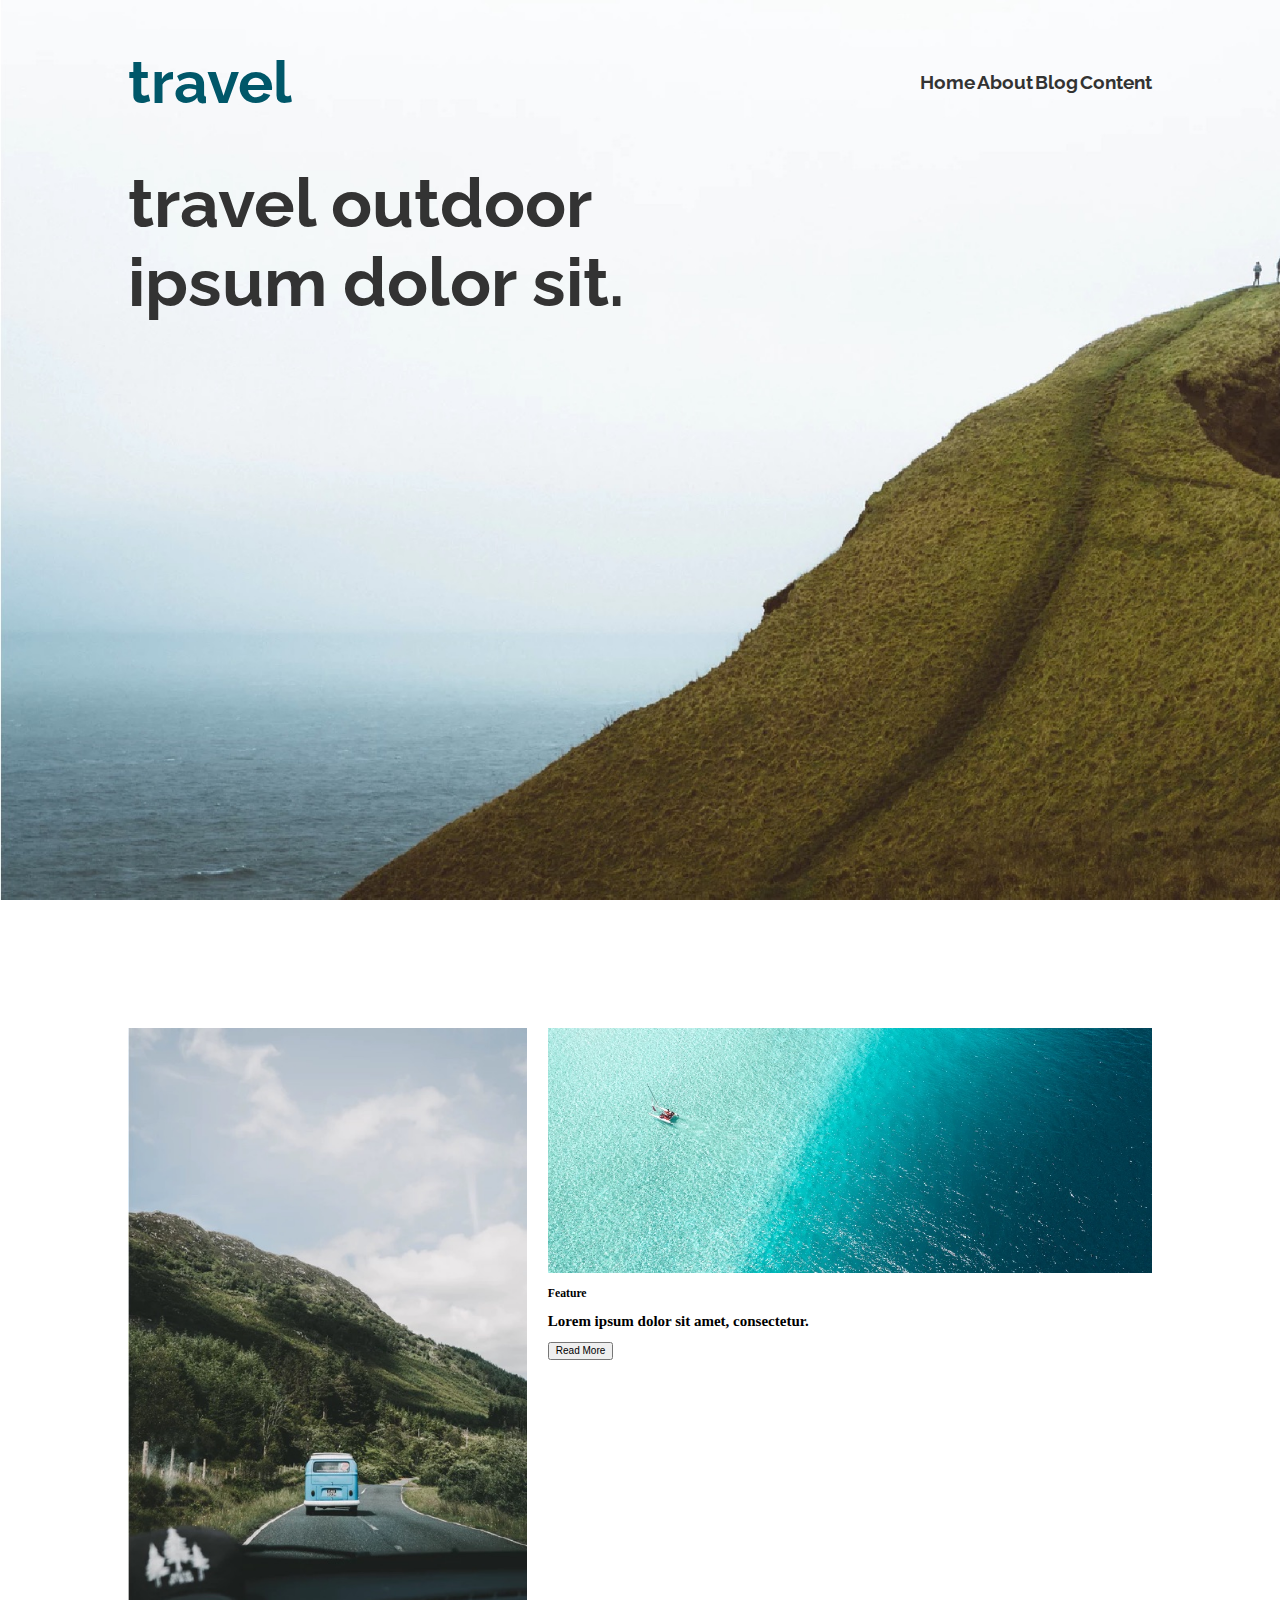
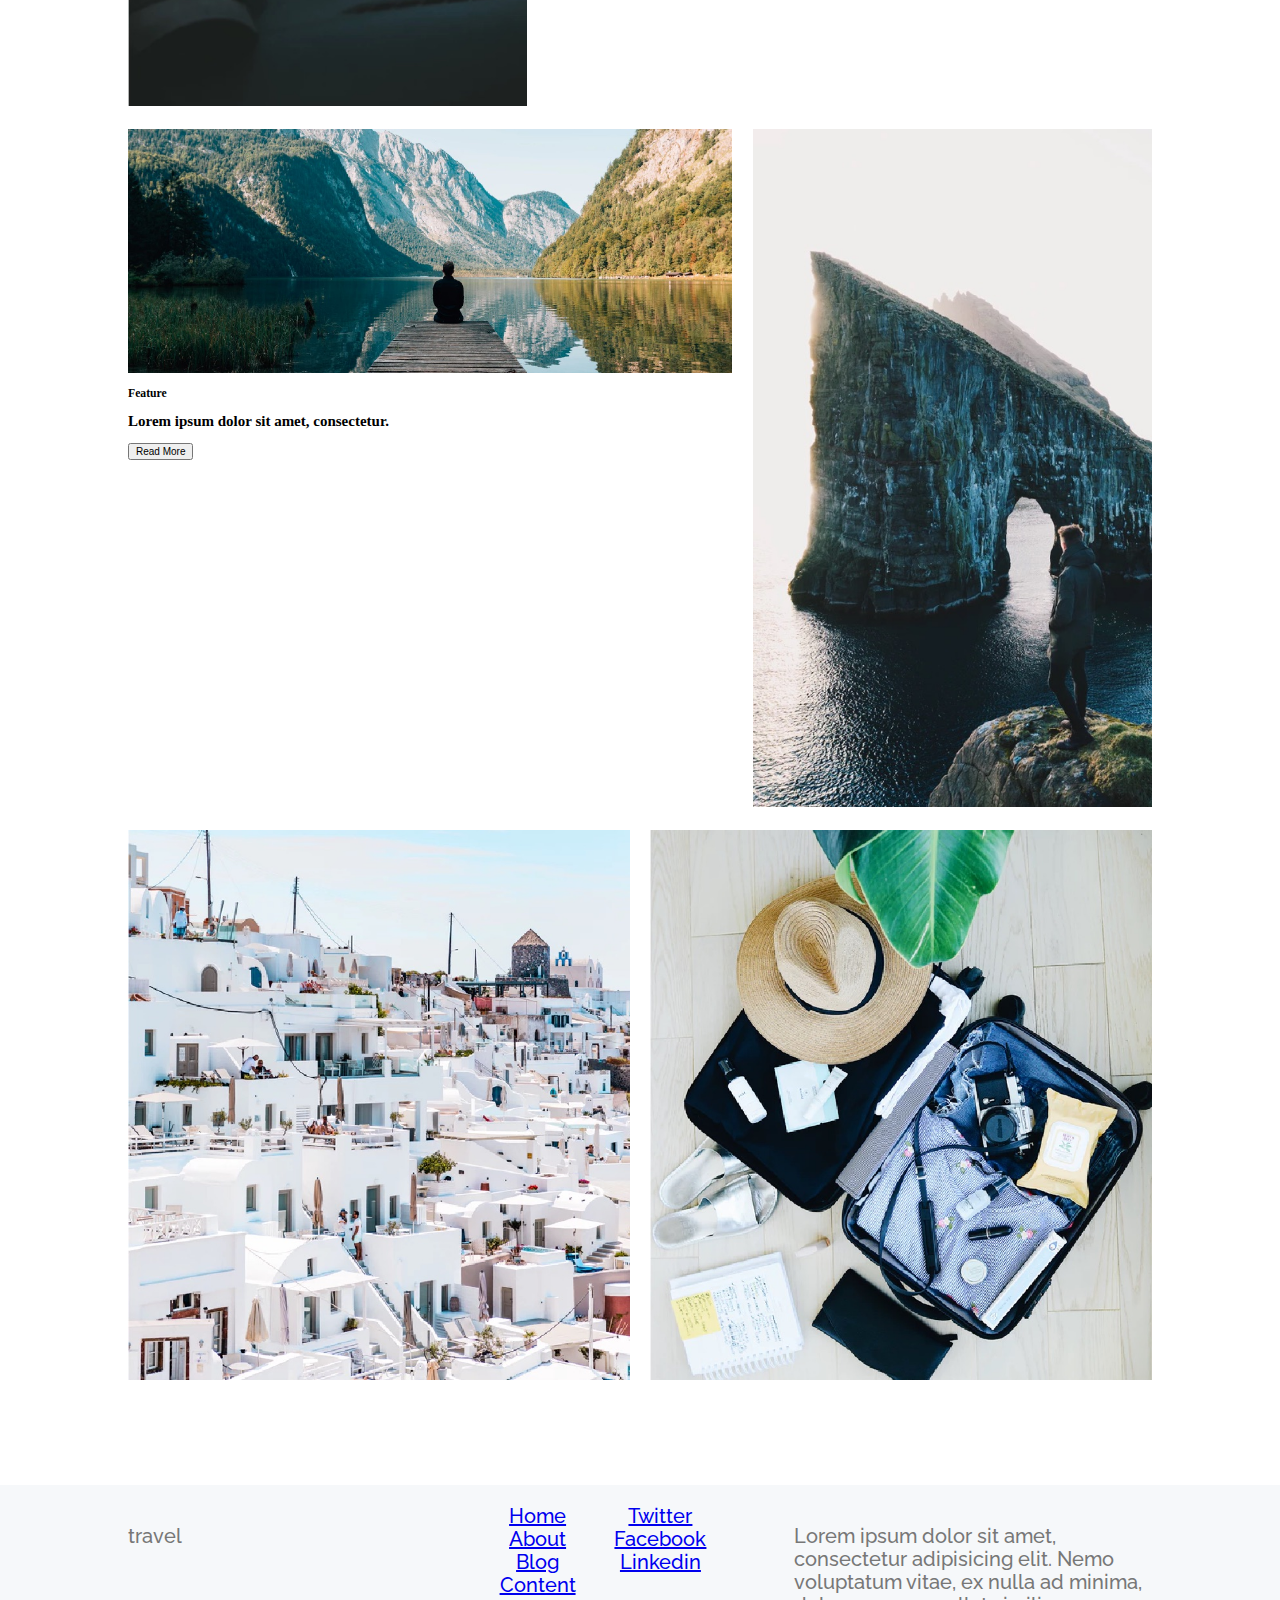
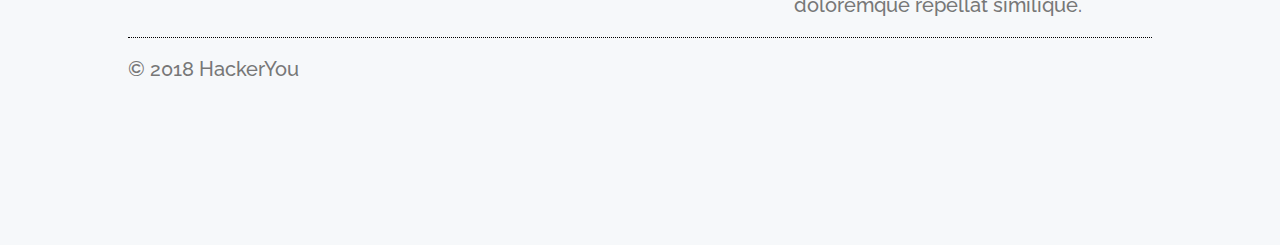
==== index.html @ 5014443c "Level 1 work in progress" ====
<!DOCTYPE html>
<html lang="en">
	<head>
		<meta charset="UTF-8">
		<title>Document</title>
		<link rel="stylesheet" type="text/css" href="./style.css">
		<link href="https://fonts.googleapis.com/css?family=Raleway:500,700" rel="stylesheet">
	</head>

	<body> 
		<header> <!-- edit to have wrapper as a class to add to multiple sections, not an actual section wrapper -->
		<div class="wrapper clearfix">
			<div class="LOGO fw-700 fl-left">
				<h2>travel</h2>
			</div>
			<nav class="fw-700 fl-right">
				<a href="#home">Home</a>
				<a href="#home">About</a>
				<a href="#home">Blog</a>
				<a href="#home">Content</a>
			</nav>
			<h1 class="fw-700">travel outdoor ipsum dolor sit.</h1>
			</div>
		</header>
		
		<main class="wrapper clearfix">
			
			<section class="gallery clearfix">
				<div class="small-pic fl-left">
					<img src="./assets/image-1.jpeg" alt="">
				</div>
				<div class="big-pic fl-left">
					<div class="top">
						<img src="./assets/image-2.jpeg" alt="">					
					</div>
					<div class="bottom">
						<h3>Feature</h3>
						<h2>Lorem ipsum dolor sit amet, consectetur.</h2>
						<button>Read More</button>
					</div>
				</div>				
			</section>

			<section class="gallery clearfix cb">
				<div class="big-pic fl-left">
					<div class="top">
					<img src="./assets/image-3.jpeg" alt="">
					</div>
					<div class="bottom">
						<h3>Feature</h3>
						<h2>Lorem ipsum dolor sit amet, consectetur.</h2>
						<button>Read More</button>
					</div>

				</div>
				<div class="small-pic fl-right">
					<img src="./assets/image-4.jpeg" alt="">											
					</div>
					
				</div>				
			</section>
			
			<section class="gallery clearfix cb">
				<div class="half fl-left">
					<img src="./assets/image-5.jpeg" alt="">
				</div>
				<div class="half fl-right">
					<img src="./assets/image-6.jpeg" alt="">
				</div>
			</section>

		</main>

		<footer class="fw-500 cb">
			<div class="wrapper">
			<div class="top clearfix">	
			<section class="footer-title fl-left">
								<p>travel</p>
			</section>
			<section class="footer-nav fl-left">
				<a href="#home">Home</a>
				<a href="#home">About</a>
				<a href="#home">Blog</a>
				<a href="#home">Content</a>
			</section>
			<section class="footer-social fl-left">
				<a href="#twitter">Twitter</a>
				<a href="#facebook">Facebook</a>
				<a href="#linkedin">Linkedin</a>
			</section>
			<section class="footer-lorem fl-left">
				<p>Lorem ipsum dolor sit amet, consectetur adipisicing elit. Nemo voluptatum vitae, ex nulla ad minima, doloremque repellat similique.</p>
			</section>
			</div>
			<div class="copyright">
				<p>&copy 2018 HackerYou</p>
			</div>
		</div>
		</footer>
	</body>
</html>
---- style.css ----
html{line-height:1.15;-ms-text-size-adjust:100%;-webkit-text-size-adjust:100%}body{margin:0}article,aside,footer,header,nav,section{display:block}h1{font-size:2em;margin:.67em 0}figcaption,figure,main{display:block}figure{margin:1em 40px}hr{box-sizing:content-box;height:0;overflow:visible}pre{font-family:monospace,monospace;font-size:1em}a{background-color:transparent;-webkit-text-decoration-skip:objects}abbr[title]{border-bottom:none;text-decoration:underline;text-decoration:underline dotted}b,strong{font-weight:inherit}b,strong{font-weight:bolder}code,kbd,samp{font-family:monospace,monospace;font-size:1em}dfn{font-style:italic}mark{background-color:#ff0;color:#000}small{font-size:80%}sub,sup{font-size:75%;line-height:0;position:relative;vertical-align:baseline}sub{bottom:-.25em}sup{top:-.5em}audio,video{display:inline-block}audio:not([controls]){display:none;height:0}img{border-style:none}svg:not(:root){overflow:hidden}button,input,optgroup,select,textarea{font-family:sans-serif;font-size:100%;line-height:1.15;margin:0}button,input{overflow:visible}button,select{text-transform:none}button,html [type=button],[type=reset],[type=submit]{-webkit-appearance:button}button::-moz-focus-inner,[type=button]::-moz-focus-inner,[type=reset]::-moz-focus-inner,[type=submit]::-moz-focus-inner{border-style:none;padding:0}button:-moz-focusring,[type=button]:-moz-focusring,[type=reset]:-moz-focusring,[type=submit]:-moz-focusring{outline:1px dotted ButtonText}fieldset{padding:.35em .75em .625em}legend{box-sizing:border-box;color:inherit;display:table;max-width:100%;padding:0;white-space:normal}progress{display:inline-block;vertical-align:baseline}textarea{overflow:auto}[type=checkbox],[type=radio]{box-sizing:border-box;padding:0}[type=number]::-webkit-inner-spin-button,[type=number]::-webkit-outer-spin-button{height:auto}[type=search]{-webkit-appearance:textfield;outline-offset:-2px}[type=search]::-webkit-search-cancel-button,[type=search]::-webkit-search-decoration{-webkit-appearance:none}::-webkit-file-upload-button{-webkit-appearance:button;font:inherit}details,menu{display:block}summary{display:list-item}canvas{display:inline-block}template{display:none}[hidden]{display:none}

.clearfix:after {visibility: hidden; display: block; font-size: 0; content: " "; clear: both; height: 0; }

* { -moz-box-sizing: border-box; -webkit-box-sizing: border-box; box-sizing: border-box; }


/*, sans-serif;*/

/*
STYLE GUIDE
LOGO h2 / 38px / Raleway / 700 / dark blue
HEADINGS h1 / 68px / Raleway / 700 / dark grey
HEADINGS h2 / 39px / Raleway / 700 / dark grey
HEADINGS h3 / 22px / Raleway / text transform / medium grey
PARAGRAPHS footer p / 20px / Raleway / 500 / medium grey
PARAGRAPHS copyright p / 20px / Raleway / 500 / medium grey
LINKS a / 19px / Raleway / 700 / dark grey
BUTTONS a / 19px / Raleway / 700 / dark grey
COLOURS
Dark Blue #005769
Light Blue #16D6D1
Dark Grey #333333
Medium Grey #777777
Light Grey #F6F8FA
*/

body {
	font-size: 62.5%;
}


header {
	background: url('./assets/image-main.jpeg');
	height: 100vh;
	background-size: cover;
	margin-bottom: 10%;
}

.fw-700 {
	font-family: 'Raleway', sans-serif;
	font-weight: 700;
}

.fw-500 {
	font-family: 'Raleway', sans-serif;
	font-weight: 500;
}

.fl-left {
	float: left;
}

.fl-right {
	float: right;
}

.wrapper {
	width: 80%;
	margin: 0 auto;
}

.LOGO{
	font-size: 3.9em;
	color: #005769;
}

nav {
	margin-top: 7%;
}

nav a {
	font-size: 1.9em;
	color: #333333;
	text-decoration: none;
}

h1 {
	font-size: 6.8em;
	width: 60%;
	color: #333333;
	clear: both;
}

img {
	width: 100%;
}

 .small-pic.fl-left{
	margin-right: 2%;
}

.big-pic .fl-left {
	margin-right: 2%;
}

.cb {
	clear:both;
}

.small-pic {
width: 39%;

}

.big-pic {
	width: 59%;
}

.gallery {
	margin-bottom: 2%;
}

.half {
	width: 49%;
}

.half.fl-left {
		margin-right: 2%;
}

.gallery:nth-child(3) {
	margin-bottom: 10%;
}

footer {
	background: #F6F8FA;
	width: 100%;
	height: 40vh;
	font-size: 2em;
	color: #777777;
}

.footer-title {
	margin-top: 2%;
	width: 35%;
}

.footer-nav {
	margin-top: 2%;
	width: 10%;
	text-align: center;
	margin-right: 2%;
}

.footer-social {
	margin-top: 2%;
	width: 10%;
	text-align: center;
	margin-right: 8%

}

.footer-lorem {
	margin-top: 2%;
	width: 35%;
}

footer .top {
	border-bottom: 1px dotted black;
}
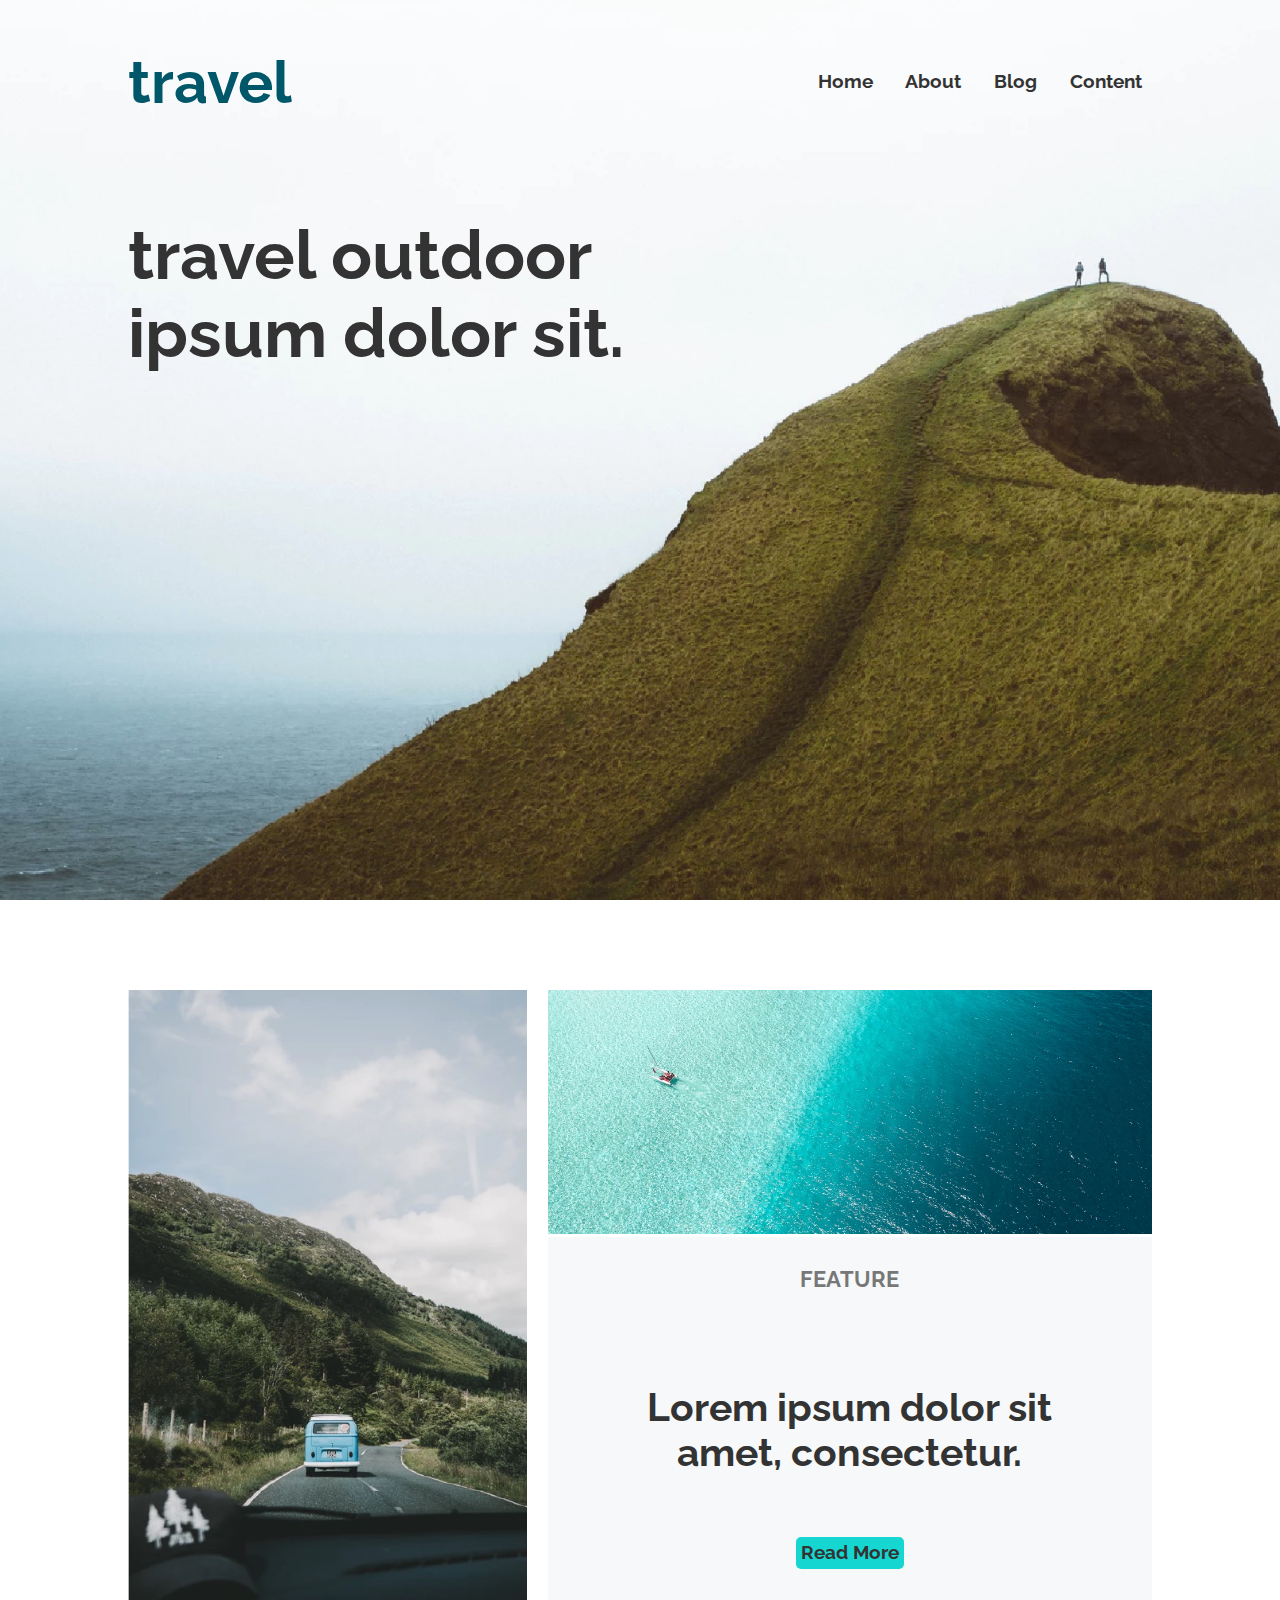
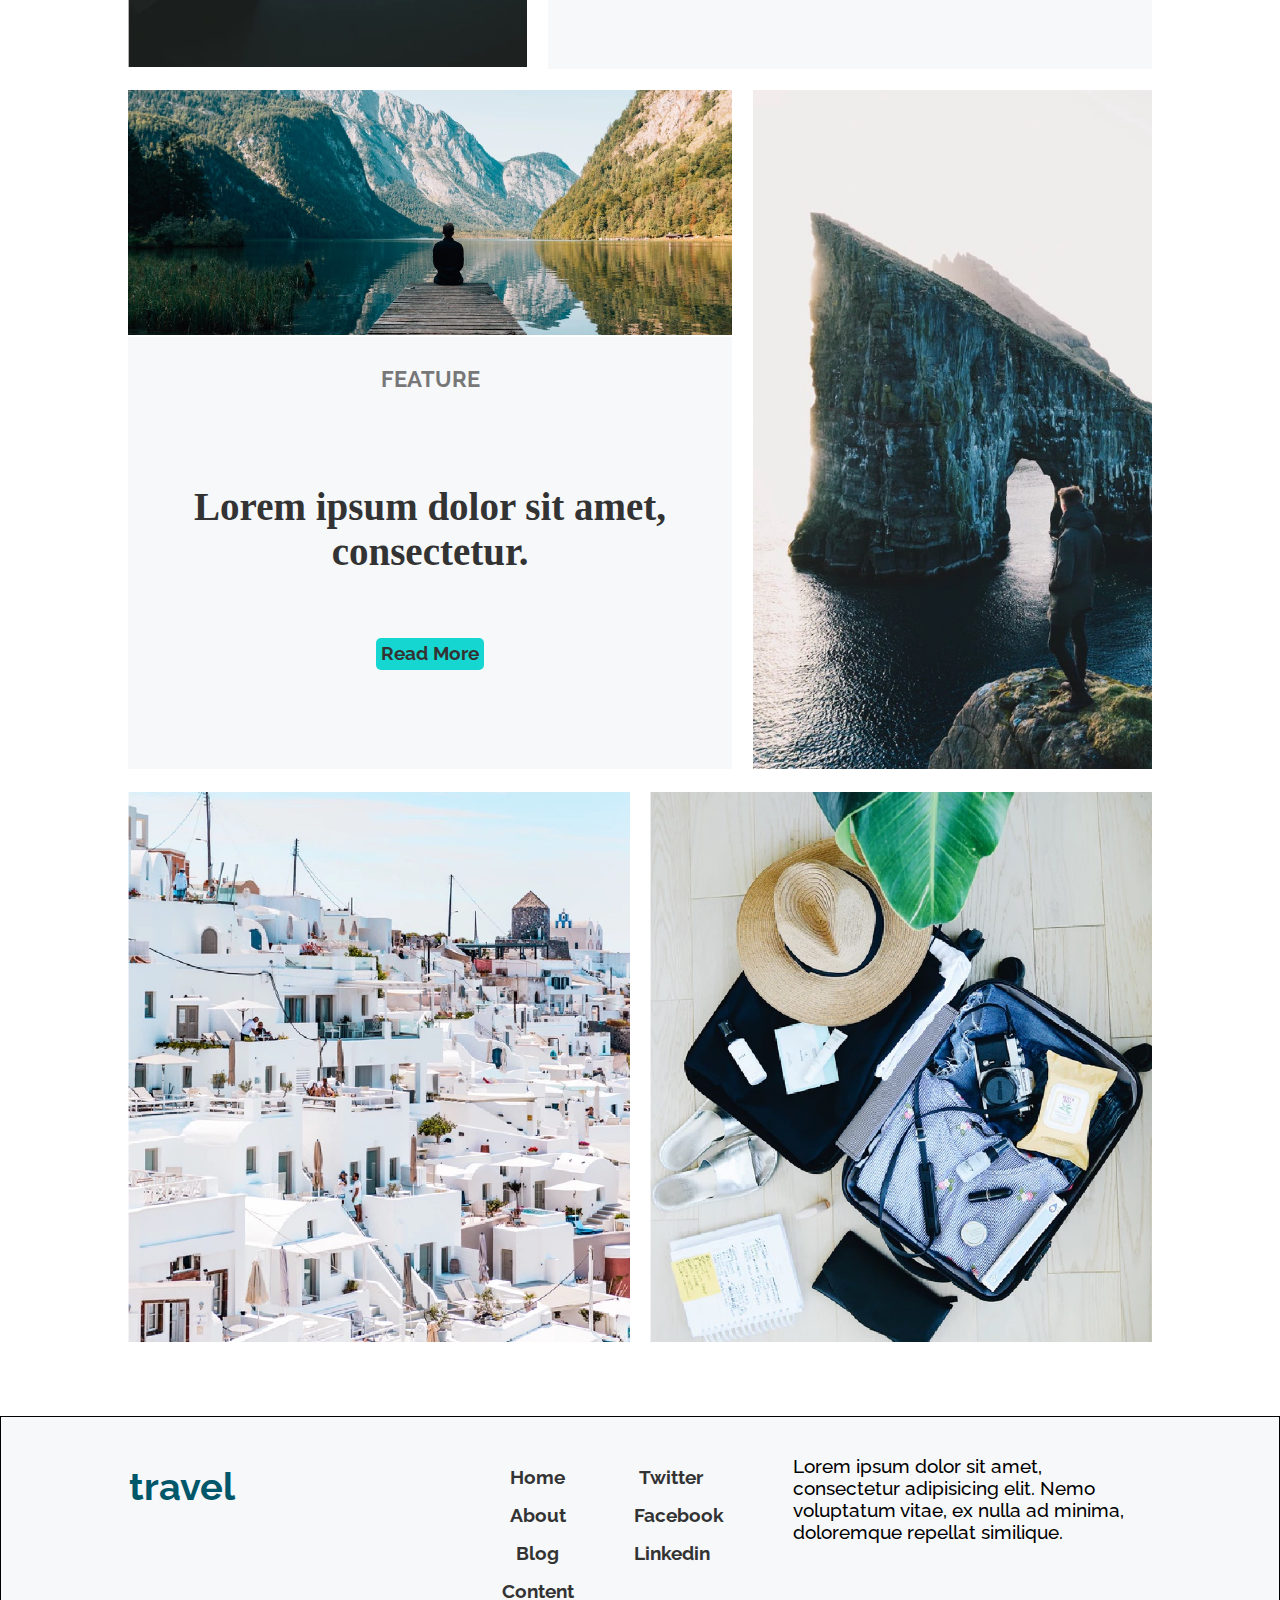
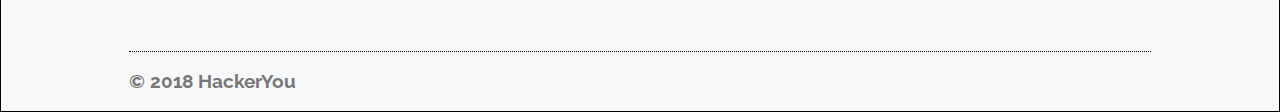
==== commit 29399664: "Level 1 hack" ====
--- a/index.html
+++ b/index.html
@@ -25,42 +25,39 @@
 		
 		<main class="wrapper clearfix">
 			
-			<section class="gallery clearfix">
+			<section class="gallery clearfix"> <!-- first section of the gallery -->
 				<div class="small-pic fl-left">
 					<img src="./assets/image-1.jpeg" alt="">
 				</div>
-				<div class="big-pic fl-left">
-					<div class="top">
+				<div class="big-pic fl-left">	<!-- div split horizontally in two -->
+					<div class="top">		
 						<img src="./assets/image-2.jpeg" alt="">					
 					</div>
 					<div class="bottom">
 						<h3>Feature</h3>
-						<h2>Lorem ipsum dolor sit amet, consectetur.</h2>
-						<button>Read More</button>
+						<h2 class="fw-700">Lorem ipsum dolor sit amet, consectetur.</h2>
+						<button><a href="#readmore" class="fw-700">Read More</a></button>
 					</div>
 				</div>				
 			</section>
 
-			<section class="gallery clearfix cb">
+			<section class="gallery clearfix cb"> <!-- second section of the gallery -->
 				<div class="big-pic fl-left">
-					<div class="top">
+					<div class="top">	<!-- div split horizontally in two -->
 					<img src="./assets/image-3.jpeg" alt="">
 					</div>
 					<div class="bottom">
 						<h3>Feature</h3>
 						<h2>Lorem ipsum dolor sit amet, consectetur.</h2>
-						<button>Read More</button>
+						<button><a href="#readmore" class="fw-700">Read More</a></button>
 					</div>
-
 				</div>
 				<div class="small-pic fl-right">
 					<img src="./assets/image-4.jpeg" alt="">											
-					</div>
-					
 				</div>				
 			</section>
 			
-			<section class="gallery clearfix cb">
+			<section class="gallery clearfix cb"> <!-- third section of the gallery -->
 				<div class="half fl-left">
 					<img src="./assets/image-5.jpeg" alt="">
 				</div>
@@ -71,28 +68,34 @@
 
 		</main>
 
-		<footer class="fw-500 cb">
+		<footer class="fw-700 cb">
 			<div class="wrapper">
-			<div class="top clearfix">	
-			<section class="footer-title fl-left">
-								<p>travel</p>
-			</section>
-			<section class="footer-nav fl-left">
-				<a href="#home">Home</a>
-				<a href="#home">About</a>
-				<a href="#home">Blog</a>
-				<a href="#home">Content</a>
-			</section>
-			<section class="footer-social fl-left">
-				<a href="#twitter">Twitter</a>
-				<a href="#facebook">Facebook</a>
-				<a href="#linkedin">Linkedin</a>
-			</section>
-			<section class="footer-lorem fl-left">
-				<p>Lorem ipsum dolor sit amet, consectetur adipisicing elit. Nemo voluptatum vitae, ex nulla ad minima, doloremque repellat similique.</p>
-			</section>
-			</div>
-			<div class="copyright">
+			<div class="footer-top clearfix">	<!-- top section of the footer -->
+				
+				<section class="footer-title fl-left">
+					<p>travel</p>
+				</section>
+				
+				<section class="footer-nav fw-700 fl-left">
+					<a href="#home">Home</a>
+					<a href="#home">About</a>
+					<a href="#home">Blog</a>
+					<a href="#home">Content</a>
+				</section>
+				
+				<section class="footer-social fw-700 fl-left">
+					<a href="#twitter">Twitter</a>
+					<a href="#facebook">Facebook</a>
+					<a href="#linkedin">Linkedin</a>
+				</section>
+				
+				<section class="footer-lorem fw-500 fl-left">
+					<p>Lorem ipsum dolor sit amet, consectetur adipisicing elit. Nemo voluptatum vitae, ex nulla ad minima, doloremque repellat similique.</p>
+				</section>
+			
+			</div> <!-- end of top section in the footer -->
+			
+			<div class="copyright"> <!-- bottom section of the footer -->
 				<p>&copy 2018 HackerYou</p>
 			</div>
 		</div>
--- a/style.css
+++ b/style.css
@@ -25,54 +25,76 @@
 Light Grey #F6F8FA
 */
 
+/*********Section 0: Utilities*******/
 body {
 	font-size: 62.5%;
 }
 
+.cb {
+	clear:both;
+}
+
+
+.fw-700 {
+	font-family: 'Raleway', sans-serif;
+	font-weight: 700;
+}
+
+.fw-500 {
+	font-family: 'Raleway', sans-serif;
+	font-weight: 500;
+}
+
+.fl-left {
+	float: left;
+}
+
+.fl-right {
+	float: right;
+}
+
+.wrapper {
+	width: 80%;
+	margin: 0 auto;
+}
+
+
+/*******Section 1: Header*******/
 
 header {
 	background: url('./assets/image-main.jpeg');
 	height: 100vh;
 	background-size: cover;
-	margin-bottom: 10%;
-}
-
-.fw-700 {
-	font-family: 'Raleway', sans-serif;
-	font-weight: 700;
-}
-
-.fw-500 {
-	font-family: 'Raleway', sans-serif;
-	font-weight: 500;
-}
-
-.fl-left {
-	float: left;
-}
-
-.fl-right {
-	float: right;
-}
-
-.wrapper {
-	width: 80%;
-	margin: 0 auto;
-}
-
-.LOGO{
+	background-position: center;
+	margin-bottom: 7%;
+}
+
+.LOGO {
 	font-size: 3.9em;
 	color: #005769;
+	margin-bottom: 5%;
 }
 
 nav {
 	margin-top: 7%;
+	width: 50%;
+	text-align: right;
 }
 
 nav a {
 	font-size: 1.9em;
 	color: #333333;
 	text-decoration: none;
+	padding: 2%;
+}
+
+nav a:not(:last-child){
+	margin-right: 2%;
+}
+	
+nav a:hover {
+	background: #16D6D1;
+	border-radius: 5px;
 }
 
 h1 {
@@ -86,6 +108,13 @@
 	width: 100%;
 }
 
+/*******Section 2: Gallery*******/
+
+.gallery {
+	margin-bottom: 2%;
+
+}
+
  .small-pic.fl-left{
 	margin-right: 2%;
 }
@@ -94,10 +123,6 @@
 	margin-right: 2%;
 }
 
-.cb {
-	clear:both;
-}
-
 .small-pic {
 width: 39%;
 
@@ -107,8 +132,43 @@
 	width: 59%;
 }
 
-.gallery {
-	margin-bottom: 2%;
+.gallery h3 {
+	margin-top: 0;
+	padding-top: 5%;
+	font-size: 2.2em;
+	font-family: 'Raleway', sans-serif;
+	text-transform: uppercase;
+	color: #777777;
+	text-align: center;
+	padding-bottom: 10%;
+}
+
+.gallery h2 {
+	font-size: 3.9em;
+	color: #333333;
+	text-align: center;
+	padding: 0 10% 5%;
+}
+
+.gallery button {
+	display: block;
+	margin: 0 auto;
+	background: #16D6D1;
+	border: none;
+	border-radius: 5px;
+	padding: 5px;
+}
+
+.gallery button a {
+	font-size: 1.9em;
+	text-decoration: none;
+	color: #333;
+
+}
+
+.bottom {
+	background: #F6F8FA; 
+	padding-bottom: 16.5%;
 }
 
 .half {
@@ -120,35 +180,49 @@
 }
 
 .gallery:nth-child(3) {
-	margin-bottom: 10%;
-}
+	margin-bottom: 7%;
+}
+
+/*******Section 3: Footer*******/
 
 footer {
 	background: #F6F8FA;
 	width: 100%;
-	height: 40vh;
+	height: calc(40vh - 10%);
+	font-size: 1.9em;
+	border: 1px solid black;
+	
+}
+
+footer a {
+		text-decoration: none;
+		color: #333333;
+		padding-bottom: 2%;
+		padding: 0 5%;
+		text-align: center;
+		line-height: 2em;
+		font-size: 1em
+}
+
+.footer-title {
+	margin-top: 1%;
+	width: 35%;
+	color: #005769;
 	font-size: 2em;
-	color: #777777;
-}
-
-.footer-title {
-	margin-top: 2%;
-	width: 35%;
 }
 
 .footer-nav {
-	margin-top: 2%;
+	margin-top: 4%;
 	width: 10%;
 	text-align: center;
-	margin-right: 2%;
+	margin-right: 4%;
 }
 
 .footer-social {
-	margin-top: 2%;
-	width: 10%;
-	text-align: center;
-	margin-right: 8%
-
+	margin-top: 4%;
+	width: 8%;
+	text-align: center;
+	margin-right: 8%;
 }
 
 .footer-lorem {
@@ -156,6 +230,13 @@
 	width: 35%;
 }
 
-footer .top {
+.footer-top {
+	padding-bottom: 4%;
 	border-bottom: 1px dotted black;
+	background: ;
+
+}
+
+.copyright {
+	color: #777777;
 }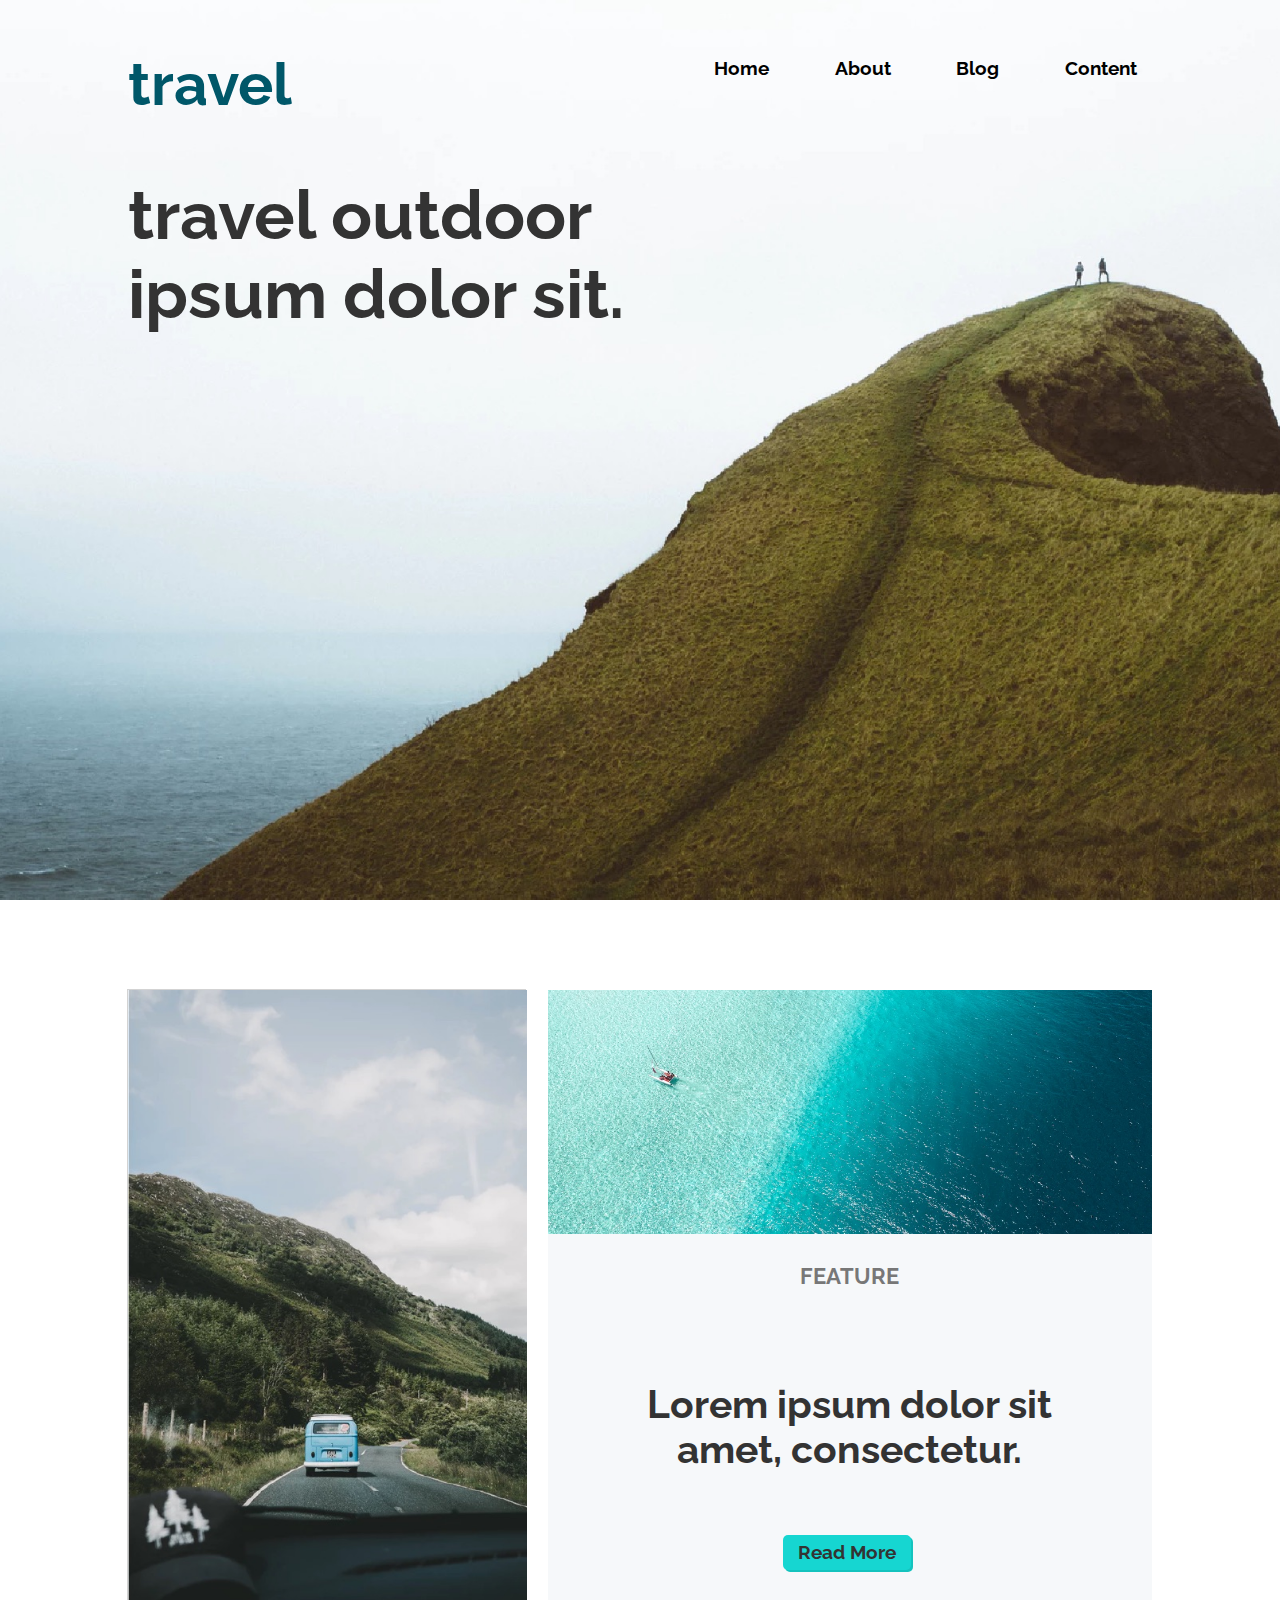
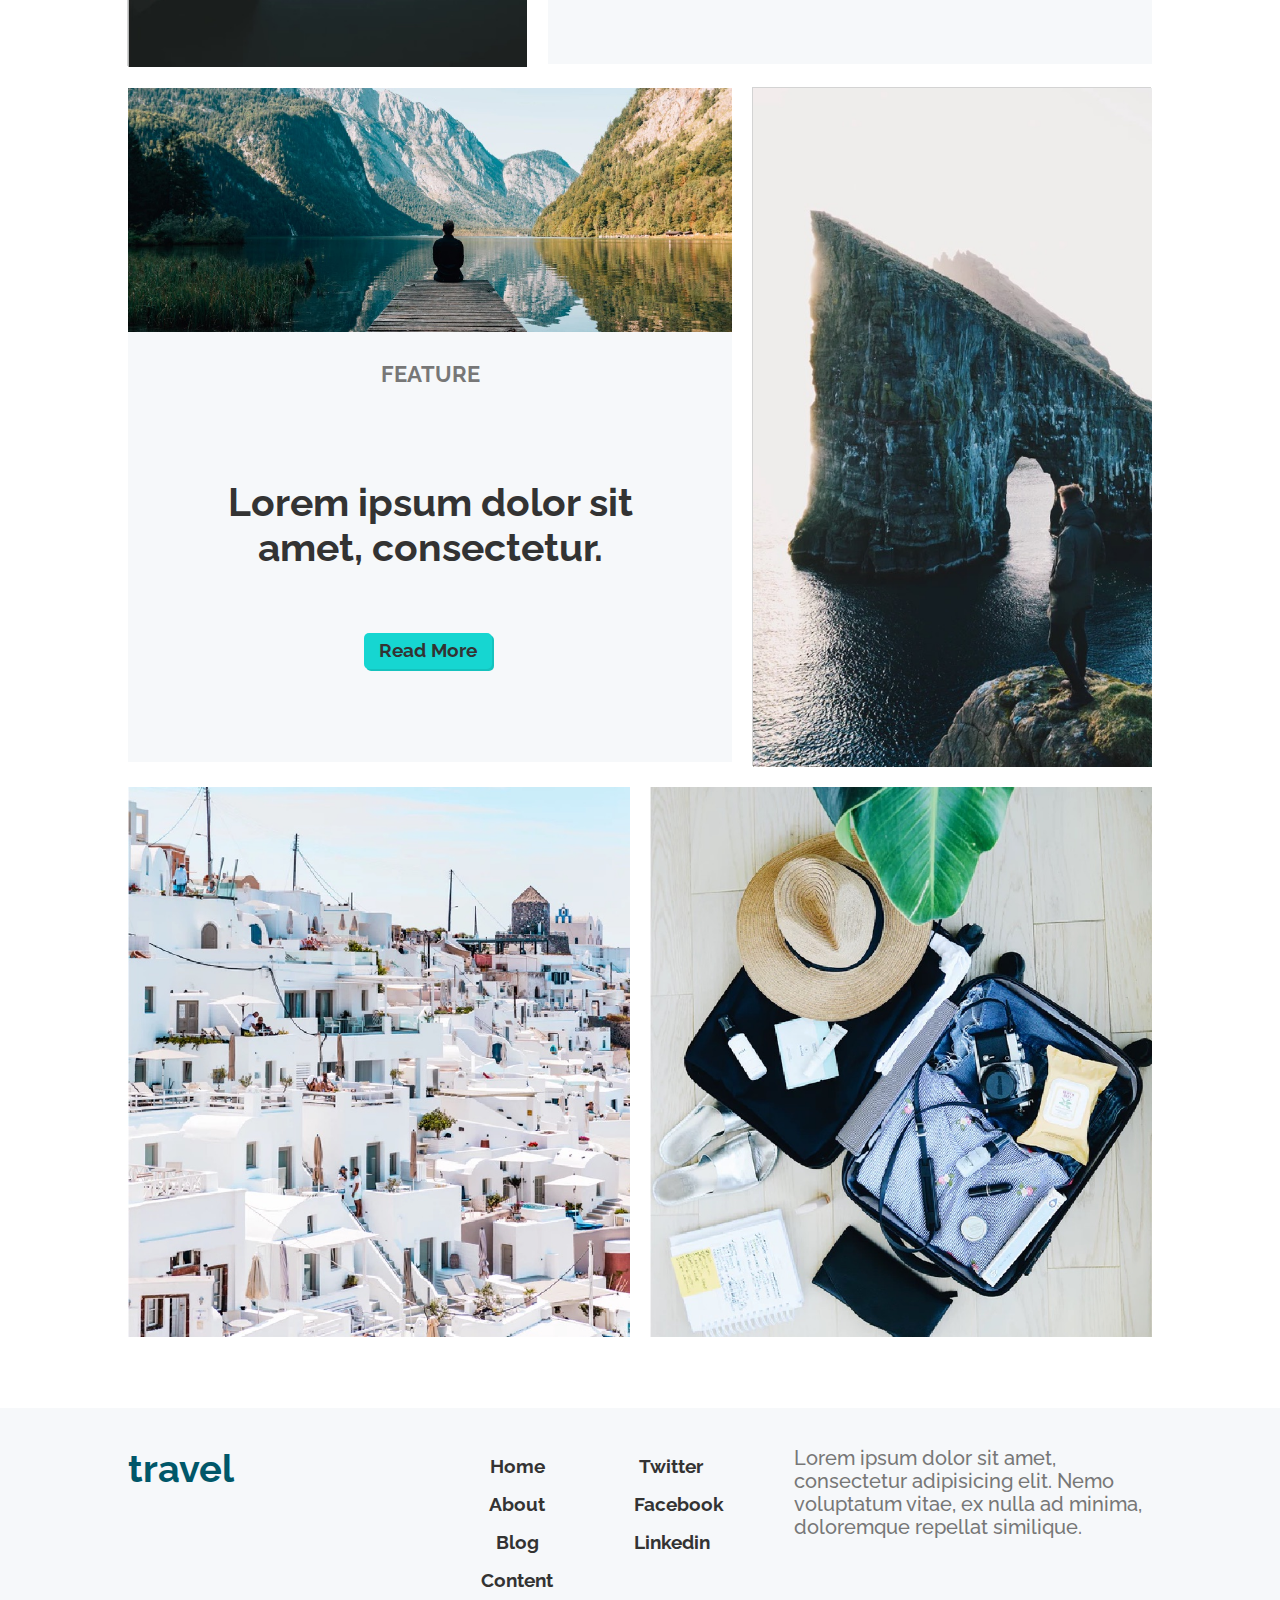
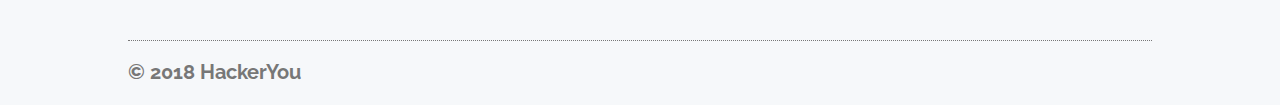
==== commit cdf8890b: "Level 1 hack without DRY-code" ====
--- a/index.html
+++ b/index.html
@@ -2,67 +2,63 @@
 <html lang="en">
 	<head>
 		<meta charset="UTF-8">
-		<title>Document</title>
+		<title>Project 1</title>
 		<link rel="stylesheet" type="text/css" href="./style.css">
 		<link href="https://fonts.googleapis.com/css?family=Raleway:500,700" rel="stylesheet">
 	</head>
 
 	<body> 
-		<header> <!-- edit to have wrapper as a class to add to multiple sections, not an actual section wrapper -->
-		<div class="wrapper clearfix">
-			<div class="LOGO fw-700 fl-left">
-				<h2>travel</h2>
-			</div>
-			<nav class="fw-700 fl-right">
-				<a href="#home">Home</a>
-				<a href="#home">About</a>
-				<a href="#home">Blog</a>
-				<a href="#home">Content</a>
-			</nav>
-			<h1 class="fw-700">travel outdoor ipsum dolor sit.</h1>
+		<header>
+			<div class="wrapper">
+				<div class="nav-wrapper clearfix">
+				<div class="logo fw-700 fl-left">
+					<h2>travel</h2>
+				</div>
+				<nav class="fw-700 fl-right">
+					<ul class="clearfix">
+						<li><a href="#home">Home</a></li>
+						<li><a href="#home">About</a></li>
+						<li><a href="#home">Blog</a></li>
+						<li><a href="#home">Content</a></li>
+					</ul>				
+				</nav>
+				</div>
+				<h1 class="fw-700">travel outdoor ipsum dolor sit.</h1>
 			</div>
 		</header>
 		
 		<main class="wrapper clearfix">
 			
-			<section class="gallery clearfix"> <!-- first section of the gallery -->
-				<div class="small-pic fl-left">
-					<img src="./assets/image-1.jpeg" alt="">
+			<section class="gallery clearfix">
+				<div class="small-pic fl-left"> <!-- left side image -->
+					<img src="./assets/image-1.jpeg" alt="Blue car driving through the hillside.">
 				</div>
-				<div class="big-pic fl-left">	<!-- div split horizontally in two -->
-					<div class="top">		
-						<img src="./assets/image-2.jpeg" alt="">					
-					</div>
-					<div class="bottom">
-						<h3>Feature</h3>
-						<h2 class="fw-700">Lorem ipsum dolor sit amet, consectetur.</h2>
-						<button><a href="#readmore" class="fw-700">Read More</a></button>
-					</div>
+				<div class="big-pic fl-left"> <!-- right side image -->
+					<img src="./assets/image-2.jpeg" alt="Birds eye view of a boat in the ocean.">					 	
+					<h3 class="fw-700">Feature</h3>
+					<h2 class="fw-700">Lorem ipsum dolor sit amet, consectetur.</h2>
+					<a href="#readmore" class="fw-700">Read More</a>
 				</div>				
 			</section>
 
 			<section class="gallery clearfix cb"> <!-- second section of the gallery -->
-				<div class="big-pic fl-left">
-					<div class="top">	<!-- div split horizontally in two -->
-					<img src="./assets/image-3.jpeg" alt="">
-					</div>
-					<div class="bottom">
-						<h3>Feature</h3>
-						<h2>Lorem ipsum dolor sit amet, consectetur.</h2>
-						<button><a href="#readmore" class="fw-700">Read More</a></button>
-					</div>
+				<div class="big-pic fl-left"> <!-- left side image -->
+					<img src="./assets/image-3.jpeg" alt="Man sitting on a dock with mountains behind.">
+					<h3 class="fw-700">Feature</h3>
+					<h2 class="fw-700">Lorem ipsum dolor sit amet, consectetur.</h2>
+					<a href="#readmore" class="fw-700">Read More</a>
 				</div>
-				<div class="small-pic fl-right">
-					<img src="./assets/image-4.jpeg" alt="">											
+				<div class="small-pic fl-right"> <!-- right side image -->
+					<img src="./assets/image-4.jpeg" alt="Natural rock arches in the ocean.">											
 				</div>				
 			</section>
 			
 			<section class="gallery clearfix cb"> <!-- third section of the gallery -->
 				<div class="half fl-left">
-					<img src="./assets/image-5.jpeg" alt="">
+					<img src="./assets/image-5.jpeg" alt="Houses on the cliffside of Sanitorini."> <!-- left side image -->
 				</div>
 				<div class="half fl-right">
-					<img src="./assets/image-6.jpeg" alt="">
+					<img src="./assets/image-6.jpeg" alt="A packed suitcase for a sunny destination."> <!-- right side image -->
 				</div>
 			</section>
 
@@ -70,31 +66,35 @@
 
 		<footer class="fw-700 cb">
 			<div class="wrapper">
-			<div class="footer-top clearfix">	<!-- top section of the footer -->
+				<div class="footer-top clearfix">	<!-- top section of the footer -->
+					
+					<section class="footer-title fl-left cb">
+						<p>travel</p>
+					</section>
+					
+					<section class="footer-nav fw-700 fl-left">
+						<ul>
+							<li><a href="#home">Home</a></li>
+							<li><a href="#home">About</a></li>
+							<li><a href="#home">Blog</a></li>
+							<li><a href="#home">Content</a></li>
+						</ul>
+					</section>
+					
+					<section class="footer-social fw-700 fl-left">
+						<ul>
+							<li><a href="#twitter">Twitter</a></li>
+							<li><a href="#facebook">Facebook</a></li>
+							<li><a href="#linkedin">Linkedin</a></li>
+						</ul>
+					</section>
+					
+					<section class="footer-lorem fw-500 fl-left">
+						<p>Lorem ipsum dolor sit amet, consectetur adipisicing elit. Nemo voluptatum vitae, ex nulla ad minima, doloremque repellat similique.</p>
+					</section>
 				
-				<section class="footer-title fl-left">
-					<p>travel</p>
-				</section>
+				</div> <!-- end of top section in the footer -->
 				
-				<section class="footer-nav fw-700 fl-left">
-					<a href="#home">Home</a>
-					<a href="#home">About</a>
-					<a href="#home">Blog</a>
-					<a href="#home">Content</a>
-				</section>
-				
-				<section class="footer-social fw-700 fl-left">
-					<a href="#twitter">Twitter</a>
-					<a href="#facebook">Facebook</a>
-					<a href="#linkedin">Linkedin</a>
-				</section>
-				
-				<section class="footer-lorem fw-500 fl-left">
-					<p>Lorem ipsum dolor sit amet, consectetur adipisicing elit. Nemo voluptatum vitae, ex nulla ad minima, doloremque repellat similique.</p>
-				</section>
-			
-			</div> <!-- end of top section in the footer -->
-			
 			<div class="copyright"> <!-- bottom section of the footer -->
 				<p>&copy 2018 HackerYou</p>
 			</div>
--- a/style.css
+++ b/style.css
@@ -1,11 +1,8 @@
-html{line-height:1.15;-ms-text-size-adjust:100%;-webkit-text-size-adjust:100%}body{margin:0}article,aside,footer,header,nav,section{display:block}h1{font-size:2em;margin:.67em 0}figcaption,figure,main{display:block}figure{margin:1em 40px}hr{box-sizing:content-box;height:0;overflow:visible}pre{font-family:monospace,monospace;font-size:1em}a{background-color:transparent;-webkit-text-decoration-skip:objects}abbr[title]{border-bottom:none;text-decoration:underline;text-decoration:underline dotted}b,strong{font-weight:inherit}b,strong{font-weight:bolder}code,kbd,samp{font-family:monospace,monospace;font-size:1em}dfn{font-style:italic}mark{background-color:#ff0;color:#000}small{font-size:80%}sub,sup{font-size:75%;line-height:0;position:relative;vertical-align:baseline}sub{bottom:-.25em}sup{top:-.5em}audio,video{display:inline-block}audio:not([controls]){display:none;height:0}img{border-style:none}svg:not(:root){overflow:hidden}button,input,optgroup,select,textarea{font-family:sans-serif;font-size:100%;line-height:1.15;margin:0}button,input{overflow:visible}button,select{text-transform:none}button,html [type=button],[type=reset],[type=submit]{-webkit-appearance:button}button::-moz-focus-inner,[type=button]::-moz-focus-inner,[type=reset]::-moz-focus-inner,[type=submit]::-moz-focus-inner{border-style:none;padding:0}button:-moz-focusring,[type=button]:-moz-focusring,[type=reset]:-moz-focusring,[type=submit]:-moz-focusring{outline:1px dotted ButtonText}fieldset{padding:.35em .75em .625em}legend{box-sizing:border-box;color:inherit;display:table;max-width:100%;padding:0;white-space:normal}progress{display:inline-block;vertical-align:baseline}textarea{overflow:auto}[type=checkbox],[type=radio]{box-sizing:border-box;padding:0}[type=number]::-webkit-inner-spin-button,[type=number]::-webkit-outer-spin-button{height:auto}[type=search]{-webkit-appearance:textfield;outline-offset:-2px}[type=search]::-webkit-search-cancel-button,[type=search]::-webkit-search-decoration{-webkit-appearance:none}::-webkit-file-upload-button{-webkit-appearance:button;font:inherit}details,menu{display:block}summary{display:list-item}canvas{display:inline-block}template{display:none}[hidden]{display:none}
+html{font-size: 62.5%;line-height:1.15;-ms-text-size-adjust:100%;-webkit-text-size-adjust:100%}body{margin:0}article,aside,footer,header,nav,section{display:block}h1{font-size:2rem;margin:.67rem 0}figcaption,figure,main{display:block}figure{margin:1rem 40px}hr{box-sizing:content-box;height:0;overflow:visible}pre{font-family:monospace,monospace;font-size:1rem}a{background-color:transparent;-webkit-text-decoration-skip:objects}abbr[title]{border-bottom:none;text-decoration:underline;text-decoration:underline dotted}b,strong{font-weight:inherit}b,strong{font-weight:bolder}code,kbd,samp{font-family:monospace,monospace;font-size:1rem}dfn{font-style:italic}mark{background-color:#ff0;color:#000}small{font-size:80%}sub,sup{font-size:75%;line-height:0;position:relative;vertical-align:baseline}sub{bottom:-.25rem}sup{top:-.5rem}audio,video{display:inline-block}audio:not([controls]){display:none;height:0}img{border-style:none}svg:not(:root){overflow:hidden}button,input,optgroup,select,textarea{font-family:sans-serif;font-size:100%;line-height:1.15;margin:0}button,input{overflow:visible}button,select{text-transform:none}button,html [type=button],[type=reset],[type=submit]{-webkit-appearance:button}button::-moz-focus-inner,[type=button]::-moz-focus-inner,[type=reset]::-moz-focus-inner,[type=submit]::-moz-focus-inner{border-style:none;padding:0}button:-moz-focusring,[type=button]:-moz-focusring,[type=reset]:-moz-focusring,[type=submit]:-moz-focusring{outline:1px dotted ButtonText}fieldset{padding:.35rem .75rem .625rem}legend{box-sizing:border-box;color:inherit;display:table;max-width:100%;padding:0;white-space:normal}progress{display:inline-block;vertical-align:baseline}textarea{overflow:auto}[type=checkbox],[type=radio]{box-sizing:border-box;padding:0}[type=number]::-webkit-inner-spin-button,[type=number]::-webkit-outer-spin-button{height:auto}[type=search]{-webkit-appearance:textfield;outline-offset:-2px}[type=search]::-webkit-search-cancel-button,[type=search]::-webkit-search-decoration{-webkit-appearance:none}::-webkit-file-upload-button{-webkit-appearance:button;font:inherit}details,menu{display:block}summary{display:list-itrem}canvas{display:inline-block}tremplate{display:none}[hidden]{display:none}
 
 .clearfix:after {visibility: hidden; display: block; font-size: 0; content: " "; clear: both; height: 0; }
 
 * { -moz-box-sizing: border-box; -webkit-box-sizing: border-box; box-sizing: border-box; }
-
-
-/*, sans-serif;*/
 
 /*
 STYLE GUIDE
@@ -27,13 +24,12 @@
 
 /*********Section 0: Utilities*******/
 body {
-	font-size: 62.5%;
+	
 }
 
 .cb {
 	clear:both;
 }
-
 
 .fw-700 {
 	font-family: 'Raleway', sans-serif;
@@ -56,6 +52,16 @@
 .wrapper {
 	width: 80%;
 	margin: 0 auto;
+}
+
+img {
+	width: 100%;
+	display: block;
+}
+
+ul{
+  margin: 0;
+  padding: 0;
 }
 
 
@@ -69,74 +75,87 @@
 	margin-bottom: 7%;
 }
 
-.LOGO {
-	font-size: 3.9em;
+.logo h2 {
+	margin: 0;
+}
+
+.logo {
+	font-size: 3.9rem;
 	color: #005769;
 	margin-bottom: 5%;
 }
 
 nav {
-	margin-top: 7%;
-	width: 50%;
+	font-size: 1.9rem;
+	width: 60%;
+}
+
+.nav-wrapper {
+	padding-top: 5%;
+}
+
+nav a {
+	text-decoration: none;
+	color: black;
+	display: block;
+	padding: 7px 15px;
+}
+
+nav ul {
 	text-align: right;
 }
 
-nav a {
-	font-size: 1.9em;
-	color: #333333;
-	text-decoration: none;
-	padding: 2%;
-}
-
-nav a:not(:last-child){
-	margin-right: 2%;
-}
-	
+nav ul li {
+	display: inline-block;
+margin-right: 5%;
+}
+
+nav ul li:last-of-type {
+	margin-right: 0;
+}
+
 nav a:hover {
 	background: #16D6D1;
 	border-radius: 5px;
 }
 
 h1 {
-	font-size: 6.8em;
+	font-size: 6.8rem;
 	width: 60%;
 	color: #333333;
 	clear: both;
 }
 
-img {
-	width: 100%;
-}
 
 /*******Section 2: Gallery*******/
 
 .gallery {
 	margin-bottom: 2%;
-
 }
 
  .small-pic.fl-left{
 	margin-right: 2%;
 }
 
+
 .big-pic .fl-left {
 	margin-right: 2%;
 }
 
 .small-pic {
-width: 39%;
-
+		box-shadow: -1px -1px lightgrey;
+	width: 39%;
 }
 
 .big-pic {
 	width: 59%;
+	background: #F6F8FA;
 }
 
 .gallery h3 {
 	margin-top: 0;
 	padding-top: 5%;
-	font-size: 2.2em;
-	font-family: 'Raleway', sans-serif;
+	font-size: 2.2rem;
 	text-transform: uppercase;
 	color: #777777;
 	text-align: center;
@@ -144,31 +163,24 @@
 }
 
 .gallery h2 {
-	font-size: 3.9em;
+	font-size: 3.9rem;
 	color: #333333;
 	text-align: center;
 	padding: 0 10% 5%;
 }
 
-.gallery button {
-	display: block;
-	margin: 0 auto;
+.gallery a {
+	display: inline-block;
 	background: #16D6D1;
-	border: none;
 	border-radius: 5px;
-	padding: 5px;
-}
-
-.gallery button a {
-	font-size: 1.9em;
+	font-size: 1.9rem;
 	text-decoration: none;
+	padding: 7px 15px;
+	margin-bottom: 15.5%;
 	color: #333;
-
-}
-
-.bottom {
-	background: #F6F8FA; 
-	padding-bottom: 16.5%;
+	position: relative;
+	left: 39%;
+	box-shadow: 2px 2px rgba(20, 195, 190);
 }
 
 .half {
@@ -176,22 +188,25 @@
 }
 
 .half.fl-left {
-		margin-right: 2%;
+	margin-right: 2%;
 }
 
 .gallery:nth-child(3) {
 	margin-bottom: 7%;
 }
+
 
 /*******Section 3: Footer*******/
 
 footer {
 	background: #F6F8FA;
 	width: 100%;
-	height: calc(40vh - 10%);
-	font-size: 1.9em;
-	border: 1px solid black;
-	
+	height: calc(40vh - 10%);	
+	padding-top: 3%;
+}
+
+footer p{
+	margin: 0;
 }
 
 footer a {
@@ -200,43 +215,53 @@
 		padding-bottom: 2%;
 		padding: 0 5%;
 		text-align: center;
-		line-height: 2em;
-		font-size: 1em
+		line-height: 2rem;
+		font-size: 1.9rem
 }
 
 .footer-title {
-	margin-top: 1%;
+	width: 33%;
+	color: #005769;
+	font-size: 3.8rem;
+}
+
+.footer-nav {
+	width: 10%;
+	text-align: center;
+	margin-right: 6%;
+	font-size: 1.9rem;
+	line-height: 2;
+}
+
+.footer-social {
+	width: 8%;
+	margin-right: 8%;
+	text-align: center;
+	font-size: 1.9rem;
+	line-height: 2;
+}
+
+footer ul {
+	padding-left: 0;
+}
+
+ footer ul li {
+	list-style: none;
+}
+
+.footer-lorem {
 	width: 35%;
-	color: #005769;
-	font-size: 2em;
-}
-
-.footer-nav {
-	margin-top: 4%;
-	width: 10%;
-	text-align: center;
-	margin-right: 4%;
-}
-
-.footer-social {
-	margin-top: 4%;
-	width: 8%;
-	text-align: center;
-	margin-right: 8%;
-}
-
-.footer-lorem {
-	margin-top: 2%;
-	width: 35%;
+	color: #777777;
+	font-size: 2rem;
 }
 
 .footer-top {
 	padding-bottom: 4%;
-	border-bottom: 1px dotted black;
-	background: ;
-
+	border-bottom: 1px dotted #777777;
 }
 
 .copyright {
+	padding: 2% 0;
 	color: #777777;
+	font-size: 2rem;
 }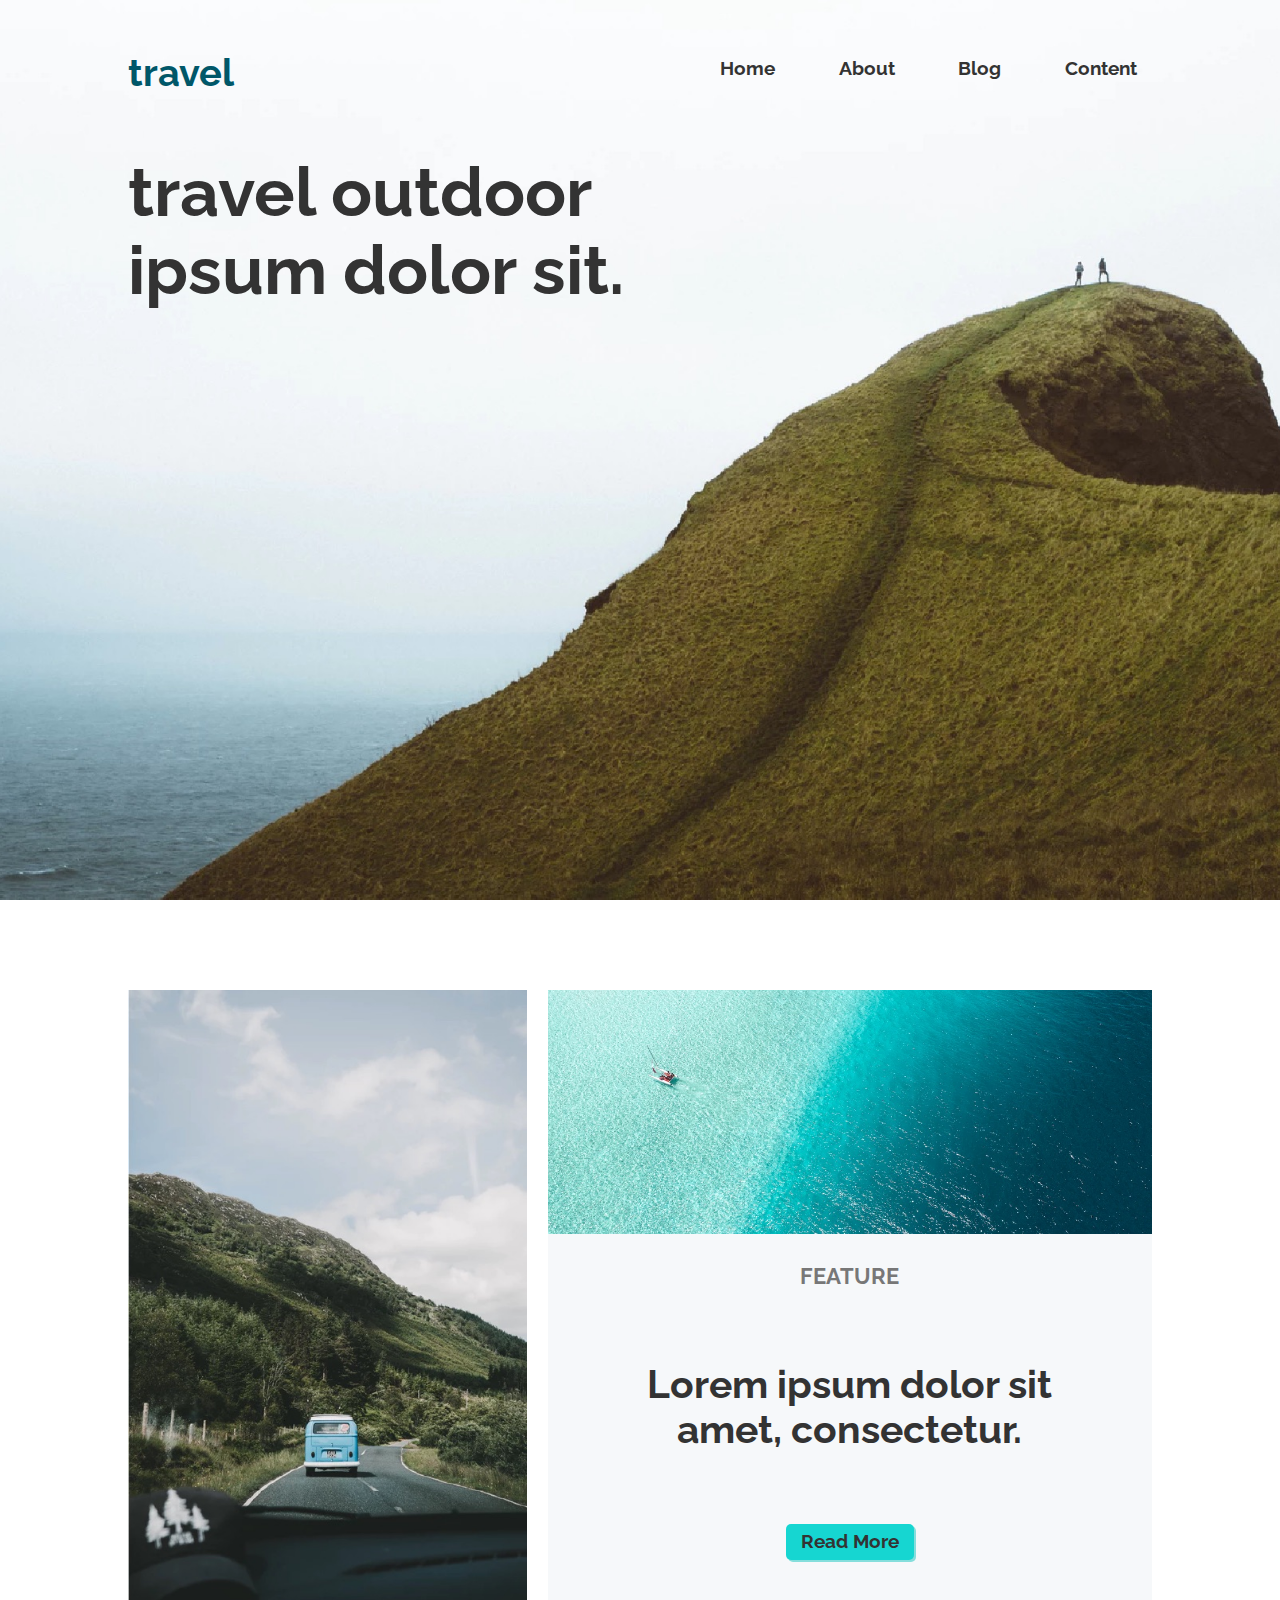
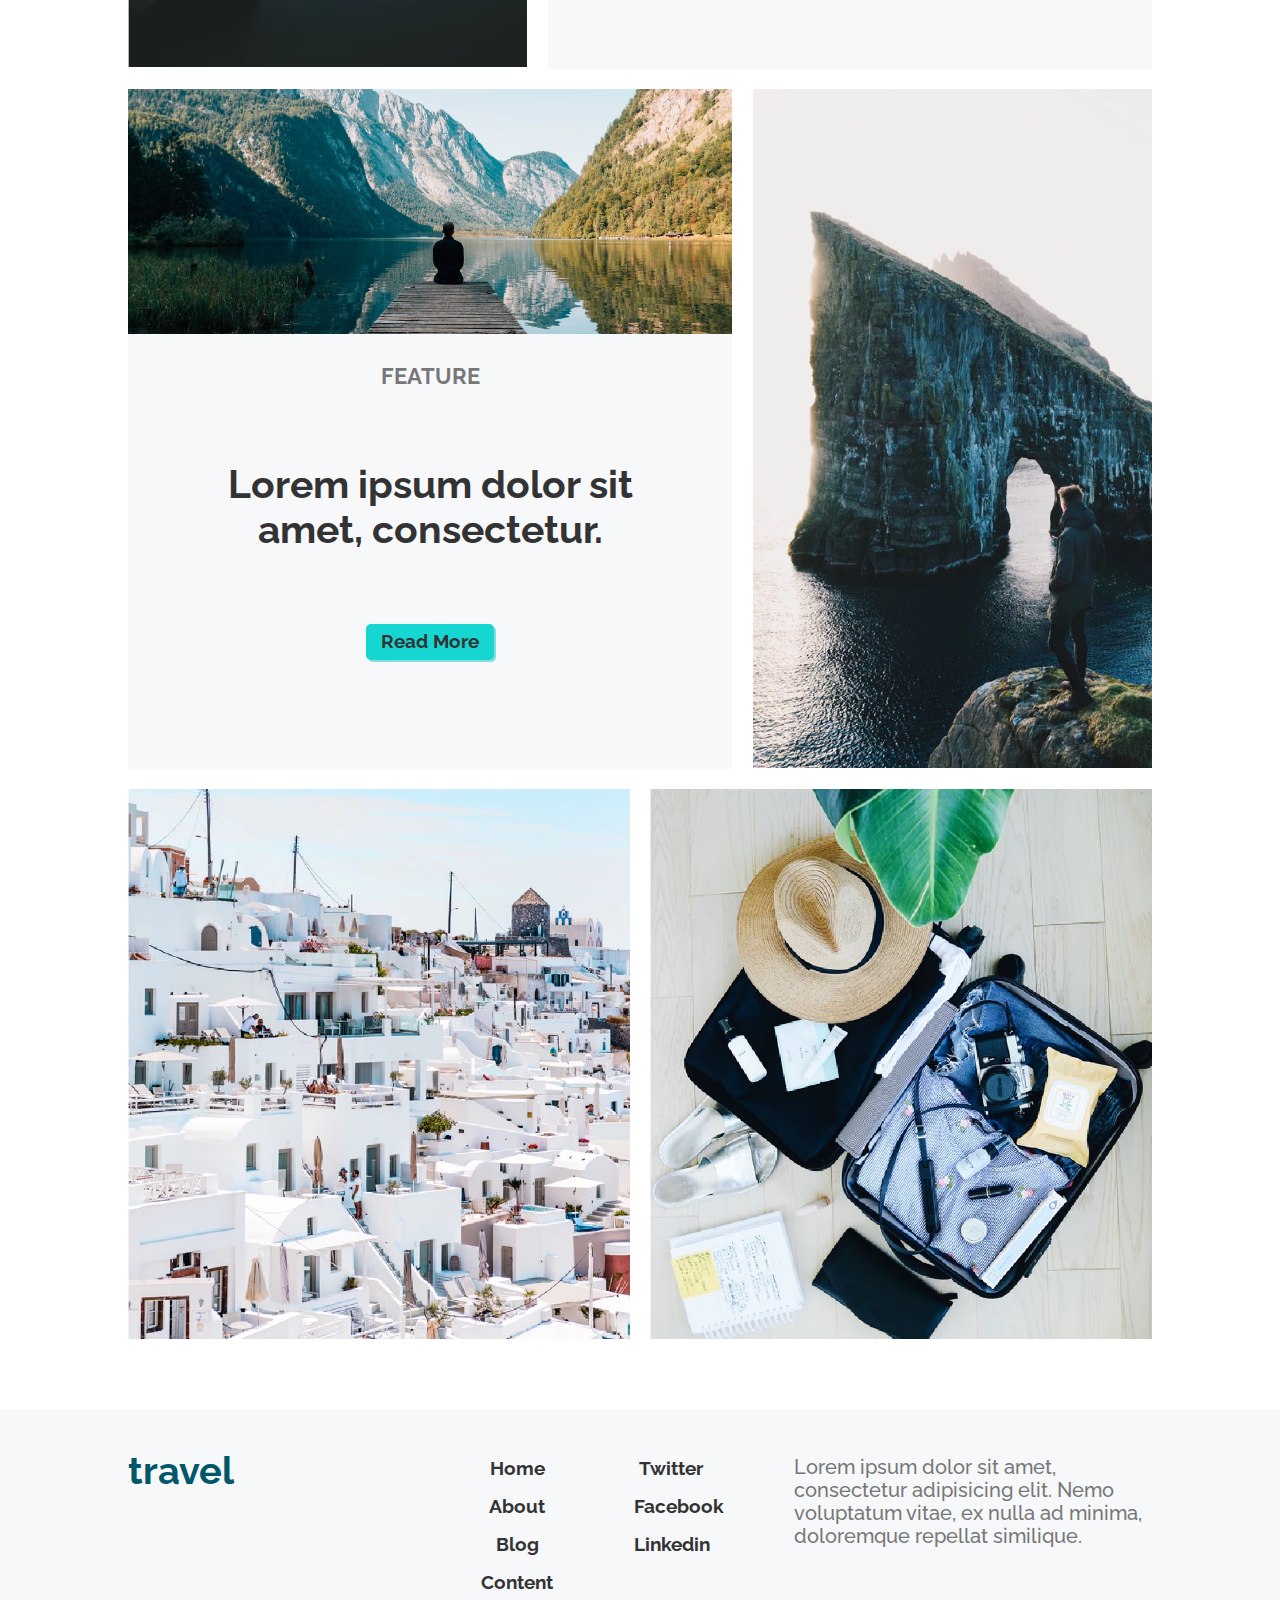
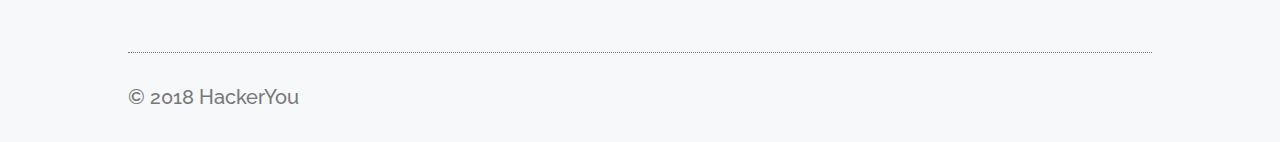
==== commit 2e337f81: "Level 1 DRY code" ====
--- a/index.html
+++ b/index.html
@@ -1,5 +1,6 @@
 <!DOCTYPE html>
 <html lang="en">
+	
 	<head>
 		<meta charset="UTF-8">
 		<title>Project 1</title>
@@ -11,68 +12,62 @@
 		<header>
 			<div class="wrapper">
 				<div class="nav-wrapper clearfix">
-				<div class="logo fw-700 fl-left">
-					<h2>travel</h2>
+					<div class="logo fl-left">
+						<h2>travel</h2>
+					</div>
+					<nav class="fl-right">
+						<ul class="menu">
+							<li><a href="#home">Home</a></li>
+							<li><a href="#about">About</a></li>
+							<li><a href="#blog">Blog</a></li>
+							<li class="content-menu"><a href="#content">Content</a>
+								<ul class="sub-menu clearfix">
+									<li><a href="#main">Content</a></li>
+									<li><a href="#gallery2">Content</a></li>
+									<li><a href="#gallery3">Content</a></li>
+									<li><a href="#footer">Content</a></li>
+								</ul>
+							</li>
+						</ul>				
+					</nav>
 				</div>
-				<nav class="fw-700 fl-right">
-					<ul class="clearfix">
-						<li><a href="#home">Home</a></li>
-						<li><a href="#home">About</a></li>
-						<li><a href="#home">Blog</a></li>
-						<li><a href="#home">Content</a></li>
-					</ul>				
-				</nav>
-				</div>
-				<h1 class="fw-700">travel outdoor ipsum dolor sit.</h1>
+				<h1 class="cb">travel outdoor ipsum dolor sit.</h1>
 			</div>
 		</header>
-		
-		<main class="wrapper clearfix">
+
+		<main id="main"> <!-- Main Gallery Section of Site -->
+			<section class="wrapper gallery clearfix"><!-- First section of the gallery -->
+				<img class="small-pic fl-left" src="./assets/image-1.jpeg" alt="Blue car driving through the hillside.">
+				<div class="large-pic fl-left">
+					<img src="./assets/image-2.jpeg" alt="Birds eye view of a boat in the ocean.">
+					<h3>Feature</h3>
+					<h2>Lorem ipsum dolor sit amet, consectetur.</h2>
+					<a href="#readmore">Read More</a>
+				</div>					
+				<div id="gallery2" class="large-pic fl-left">
+					<img src="./assets/image-3.jpeg" alt="Man sitting on a dock with mountains behind.">
+					<h3>Feature</h3>
+					<h2>Lorem ipsum dolor sit amet, consectetur.</h2>
+					<a href="#readmore">Read More</a>
+				</div>	
+				<img class="small-pic fl-left" src="./assets/image-4.jpeg" alt="Natural rock arches in the ocean.">		
+			</section>
 			
-			<section class="gallery clearfix">
-				<div class="small-pic fl-left"> <!-- left side image -->
-					<img src="./assets/image-1.jpeg" alt="Blue car driving through the hillside.">
-				</div>
-				<div class="big-pic fl-left"> <!-- right side image -->
-					<img src="./assets/image-2.jpeg" alt="Birds eye view of a boat in the ocean.">					 	
-					<h3 class="fw-700">Feature</h3>
-					<h2 class="fw-700">Lorem ipsum dolor sit amet, consectetur.</h2>
-					<a href="#readmore" class="fw-700">Read More</a>
-				</div>				
+			<section id="gallery3" class="wrapper gallery clearfix"> <!-- Second section of the gallery -->
+				<img class="half fl-left" src="./assets/image-5.jpeg" alt="Houses on the cliffside of Sanitorini.">
+				<img class="half fl-left" src="./assets/image-6.jpeg" alt="A packed suitcase for a sunny destination.">
 			</section>
 
-			<section class="gallery clearfix cb"> <!-- second section of the gallery -->
-				<div class="big-pic fl-left"> <!-- left side image -->
-					<img src="./assets/image-3.jpeg" alt="Man sitting on a dock with mountains behind.">
-					<h3 class="fw-700">Feature</h3>
-					<h2 class="fw-700">Lorem ipsum dolor sit amet, consectetur.</h2>
-					<a href="#readmore" class="fw-700">Read More</a>
-				</div>
-				<div class="small-pic fl-right"> <!-- right side image -->
-					<img src="./assets/image-4.jpeg" alt="Natural rock arches in the ocean.">											
-				</div>				
-			</section>
-			
-			<section class="gallery clearfix cb"> <!-- third section of the gallery -->
-				<div class="half fl-left">
-					<img src="./assets/image-5.jpeg" alt="Houses on the cliffside of Sanitorini."> <!-- left side image -->
-				</div>
-				<div class="half fl-right">
-					<img src="./assets/image-6.jpeg" alt="A packed suitcase for a sunny destination."> <!-- right side image -->
-				</div>
-			</section>
+		</main> <!-- End of Gallery Section of Site -->
 
-		</main>
+		<footer id="footer" class="cb"> <!-- Start of Footer -->
 
-		<footer class="fw-700 cb">
-			<div class="wrapper">
-				<div class="footer-top clearfix">	<!-- top section of the footer -->
-					
-					<section class="footer-title fl-left cb">
-						<p>travel</p>
+				<div class=" wrapper footer-top clearfix">	<!-- top section of the footer -->
+					<section class="logo footer-title fl-left">
+						<h2>travel</h2>
 					</section>
 					
-					<section class="footer-nav fw-700 fl-left">
+					<section class="footer-nav fl-left">
 						<ul>
 							<li><a href="#home">Home</a></li>
 							<li><a href="#home">About</a></li>
@@ -81,7 +76,7 @@
 						</ul>
 					</section>
 					
-					<section class="footer-social fw-700 fl-left">
+					<section class="footer-social fl-left">
 						<ul>
 							<li><a href="#twitter">Twitter</a></li>
 							<li><a href="#facebook">Facebook</a></li>
@@ -89,16 +84,15 @@
 						</ul>
 					</section>
 					
-					<section class="footer-lorem fw-500 fl-left">
+					<section class="footer-lorem fl-left">
 						<p>Lorem ipsum dolor sit amet, consectetur adipisicing elit. Nemo voluptatum vitae, ex nulla ad minima, doloremque repellat similique.</p>
 					</section>
-				
 				</div> <!-- end of top section in the footer -->
 				
-			<div class="copyright"> <!-- bottom section of the footer -->
-				<p>&copy 2018 HackerYou</p>
-			</div>
-		</div>
-		</footer>
+				<div class="wrapper copyright cb"> <!-- bottom section of the footer -->
+					<p>&copy 2018 HackerYou</p>
+				</div>
+		</footer> <!-- End of Footer -->
+	
 	</body>
 </html>--- a/style.css
+++ b/style.css
@@ -1,9 +1,3 @@
-html{font-size: 62.5%;line-height:1.15;-ms-text-size-adjust:100%;-webkit-text-size-adjust:100%}body{margin:0}article,aside,footer,header,nav,section{display:block}h1{font-size:2rem;margin:.67rem 0}figcaption,figure,main{display:block}figure{margin:1rem 40px}hr{box-sizing:content-box;height:0;overflow:visible}pre{font-family:monospace,monospace;font-size:1rem}a{background-color:transparent;-webkit-text-decoration-skip:objects}abbr[title]{border-bottom:none;text-decoration:underline;text-decoration:underline dotted}b,strong{font-weight:inherit}b,strong{font-weight:bolder}code,kbd,samp{font-family:monospace,monospace;font-size:1rem}dfn{font-style:italic}mark{background-color:#ff0;color:#000}small{font-size:80%}sub,sup{font-size:75%;line-height:0;position:relative;vertical-align:baseline}sub{bottom:-.25rem}sup{top:-.5rem}audio,video{display:inline-block}audio:not([controls]){display:none;height:0}img{border-style:none}svg:not(:root){overflow:hidden}button,input,optgroup,select,textarea{font-family:sans-serif;font-size:100%;line-height:1.15;margin:0}button,input{overflow:visible}button,select{text-transform:none}button,html [type=button],[type=reset],[type=submit]{-webkit-appearance:button}button::-moz-focus-inner,[type=button]::-moz-focus-inner,[type=reset]::-moz-focus-inner,[type=submit]::-moz-focus-inner{border-style:none;padding:0}button:-moz-focusring,[type=button]:-moz-focusring,[type=reset]:-moz-focusring,[type=submit]:-moz-focusring{outline:1px dotted ButtonText}fieldset{padding:.35rem .75rem .625rem}legend{box-sizing:border-box;color:inherit;display:table;max-width:100%;padding:0;white-space:normal}progress{display:inline-block;vertical-align:baseline}textarea{overflow:auto}[type=checkbox],[type=radio]{box-sizing:border-box;padding:0}[type=number]::-webkit-inner-spin-button,[type=number]::-webkit-outer-spin-button{height:auto}[type=search]{-webkit-appearance:textfield;outline-offset:-2px}[type=search]::-webkit-search-cancel-button,[type=search]::-webkit-search-decoration{-webkit-appearance:none}::-webkit-file-upload-button{-webkit-appearance:button;font:inherit}details,menu{display:block}summary{display:list-itrem}canvas{display:inline-block}tremplate{display:none}[hidden]{display:none}
-
-.clearfix:after {visibility: hidden; display: block; font-size: 0; content: " "; clear: both; height: 0; }
-
-* { -moz-box-sizing: border-box; -webkit-box-sizing: border-box; box-sizing: border-box; }
-
 /*
 STYLE GUIDE
 LOGO h2 / 38px / Raleway / 700 / dark blue
@@ -22,23 +16,60 @@
 Light Grey #F6F8FA
 */
 
-/*********Section 0: Utilities*******/
-body {
-	
+
+/*********Section 0: Utilities and General *******/
+
+html{font-size: 62.5%;	font-family: 'Raleway', sans-serif;line-height:1.15;-ms-text-size-adjust:100%;-webkit-text-size-adjust:100%}body{margin:0}article,aside,footer,header,nav,section{display:block}h1{font-size:2rem;margin:.67rem 0}figcaption,figure,main{display:block}figure{margin:1rem 40px}hr{box-sizing:content-box;height:0;overflow:visible}pre{font-family:monospace,monospace;font-size:1rem}a{background-color:transparent;-webkit-text-decoration-skip:objects}abbr[title]{border-bottom:none;text-decoration:underline;text-decoration:underline dotted}b,strong{font-weight:inherit}b,strong{font-weight:bolder}code,kbd,samp{font-family:monospace,monospace;font-size:1rem}dfn{font-style:italic}mark{background-color:#ff0;color:#000}small{font-size:80%}sub,sup{font-size:75%;line-height:0;position:relative;vertical-align:baseline}sub{bottom:-.25rem}sup{top:-.5rem}audio,video{display:inline-block}audio:not([controls]){display:none;height:0}img{border-style:none}svg:not(:root){overflow:hidden}button,input,optgroup,select,textarea{font-family:sans-serif;font-size:100%;line-height:1.15;margin:0}button,input{overflow:visible}button,select{text-transform:none}button,html [type=button],[type=reset],[type=submit]{-webkit-appearance:button}button::-moz-focus-inner,[type=button]::-moz-focus-inner,[type=reset]::-moz-focus-inner,[type=submit]::-moz-focus-inner{border-style:none;padding:0}button:-moz-focusring,[type=button]:-moz-focusring,[type=reset]:-moz-focusring,[type=submit]:-moz-focusring{outline:1px dotted ButtonText}fieldset{padding:.35rem .75rem .625rem}legend{box-sizing:border-box;color:inherit;display:table;max-width:100%;padding:0;white-space:normal}progress{display:inline-block;vertical-align:baseline}textarea{overflow:auto}[type=checkbox],[type=radio]{box-sizing:border-box;padding:0}[type=number]::-webkit-inner-spin-button,[type=number]::-webkit-outer-spin-button{height:auto}[type=search]{-webkit-appearance:textfield;outline-offset:-2px}[type=search]::-webkit-search-cancel-button,[type=search]::-webkit-search-decoration{-webkit-appearance:none}::-webkit-file-upload-button{-webkit-appearance:button;font:inherit}details,menu{display:block}summary{display:list-itrem}canvas{display:inline-block}tremplate{display:none}[hidden]{display:none}
+
+.clearfix:after {visibility: hidden; display: block; font-size: 0; content: " "; clear: both; height: 0; }
+
+* { -moz-box-sizing: border-box; -webkit-box-sizing: border-box; box-sizing: border-box; }
+
+h1, h2, h3, a  {
+	font-weight: 700;
+	color: #333;
+}
+
+h1 {
+	font-size: 6.8rem;
+	width: 60%;
+}
+
+h2 {
+	font-size: 3.9rem;
+}
+
+h3 {
+	font-size: 2.2rem;
+}
+
+h3, p {
+	color: #777777;
+}
+
+p {
+	font-size: 2rem;
+	font-weight: 500;
+}
+
+
+a {
+	font-size: 1.9rem;
+	text-decoration: none;
+}
+
+img {
+	display: block;
+	width: 100%;
+}
+
+ul{
+  margin: 0;
+  padding: 0;
 }
 
 .cb {
 	clear:both;
-}
-
-.fw-700 {
-	font-family: 'Raleway', sans-serif;
-	font-weight: 700;
-}
-
-.fw-500 {
-	font-family: 'Raleway', sans-serif;
-	font-weight: 500;
 }
 
 .fl-left {
@@ -52,16 +83,6 @@
 .wrapper {
 	width: 80%;
 	margin: 0 auto;
-}
-
-img {
-	width: 100%;
-	display: block;
-}
-
-ul{
-  margin: 0;
-  padding: 0;
 }
 
 
@@ -77,122 +98,120 @@
 
 .logo h2 {
 	margin: 0;
-}
-
-.logo {
-	font-size: 3.9rem;
+	font-size: 3.8rem;
 	color: #005769;
-	margin-bottom: 5%;
-}
-
-nav {
-	font-size: 1.9rem;
-	width: 60%;
 }
 
 .nav-wrapper {
 	padding-top: 5%;
 }
 
+.logo {
+	margin-bottom: 5%;
+}
+
+nav {
+	width: 60%;
+	position: relative;
+	text-align: right;
+}
+
 nav a {
-	text-decoration: none;
-	color: black;
-	display: block;
+	display: inline-block;
 	padding: 7px 15px;
-}
-
-nav ul {
-	text-align: right;
 }
 
 nav ul li {
 	display: inline-block;
-margin-right: 5%;
-}
-
-nav ul li:last-of-type {
+	margin-right: 5%;
+	position: relative;
+}
+
+.content-menu {
 	margin-right: 0;
 }
 
-nav a:hover {
+.menu a:hover {
 	background: #16D6D1;
 	border-radius: 5px;
-}
-
-h1 {
-	font-size: 6.8rem;
-	width: 60%;
-	color: #333333;
-	clear: both;
-}
-
+	box-shadow: 2px 2px rgba(20, 195, 190,0.5);
+}
+
+.content-menu a:hover {
+	box-shadow: 0px 2px rgba(17 , 156 , 153 , 0.5);
+}
+
+.content-menu:hover > a {
+	background: #16D6D1;
+	border-radius: 5px 5px 0px 0px;
+	box-shadow: 2px 2px rgba(20, 195, 190,0.5);
+}
+
+.content-menu:hover .sub-menu {
+  display: block;
+  max-width: 100%;
+}
+
+.sub-menu {
+	background: #16D6D1;
+	position: absolute;
+  display: none;
+  border-radius: 0px 0px 5px 5px;
+  box-shadow: 2px 2px rgba(20, 195, 190,0.5);
+}	
+
+.sub-menu li {
+   float: none;
+}
 
 /*******Section 2: Gallery*******/
 
 .gallery {
+	text-align: center;
+}
+
+.small-pic {
+	width: 39%;
 	margin-bottom: 2%;
 }
 
- .small-pic.fl-left{
+.small-pic:nth-child(odd),
+.large-pic:nth-child(odd){
 	margin-right: 2%;
 }
 
-
-.big-pic .fl-left {
-	margin-right: 2%;
-}
-
-.small-pic {
-		box-shadow: -1px -1px lightgrey;
-	width: 39%;
-}
-
-.big-pic {
+.large-pic {
 	width: 59%;
 	background: #F6F8FA;
+	margin-bottom: 2%;
 }
 
 .gallery h3 {
 	margin-top: 0;
 	padding-top: 5%;
-	font-size: 2.2rem;
 	text-transform: uppercase;
-	color: #777777;
-	text-align: center;
-	padding-bottom: 10%;
 }
 
 .gallery h2 {
-	font-size: 3.9rem;
-	color: #333333;
-	text-align: center;
-	padding: 0 10% 5%;
+	margin: 12% 10%;
 }
 
 .gallery a {
+	background: #16D6D1;
+	border-radius: 5px;
 	display: inline-block;
-	background: #16D6D1;
-	border-radius: 5px;
-	font-size: 1.9rem;
-	text-decoration: none;
 	padding: 7px 15px;
-	margin-bottom: 15.5%;
-	color: #333;
-	position: relative;
-	left: 39%;
-	box-shadow: 2px 2px rgba(20, 195, 190);
+	box-shadow: 2px 2px rgba(20, 195, 190,0.5);
+	margin-bottom: 18%;
 }
 
 .half {
 	width: 49%;
-}
-
-.half.fl-left {
+	margin-bottom: 7%;
+}
+
+.half.fl-left:first-child {
 	margin-right: 2%;
-}
-
-.gallery:nth-child(3) {
-	margin-bottom: 7%;
 }
 
 
@@ -205,63 +224,49 @@
 	padding-top: 3%;
 }
 
-footer p{
-	margin: 0;
+footer ul {
+	padding-left: 0;
+}
+
+footer ul li {
+	list-style: none;
+	text-align: center;
 }
 
 footer a {
-		text-decoration: none;
-		color: #333333;
-		padding-bottom: 2%;
-		padding: 0 5%;
-		text-align: center;
-		line-height: 2rem;
-		font-size: 1.9rem
+	padding-bottom: 2%;
+	padding: 0 5%;
+	line-height: 2;
+}
+
+footer p {
+	margin-top: 2%;
 }
 
 .footer-title {
 	width: 33%;
-	color: #005769;
-	font-size: 3.8rem;
 }
 
 .footer-nav {
 	width: 10%;
-	text-align: center;
 	margin-right: 6%;
-	font-size: 1.9rem;
-	line-height: 2;
 }
 
 .footer-social {
 	width: 8%;
 	margin-right: 8%;
-	text-align: center;
-	font-size: 1.9rem;
-	line-height: 2;
-}
-
-footer ul {
-	padding-left: 0;
-}
-
- footer ul li {
-	list-style: none;
-}
+}
+
 
 .footer-lorem {
 	width: 35%;
-	color: #777777;
-	font-size: 2rem;
 }
 
 .footer-top {
 	padding-bottom: 4%;
-	border-bottom: 1px dotted #777777;
+	border-bottom: 1px dotted #777;
 }
 
 .copyright {
-	padding: 2% 0;
-	color: #777777;
-	font-size: 2rem;
-}+	padding: 1% 0;
+}
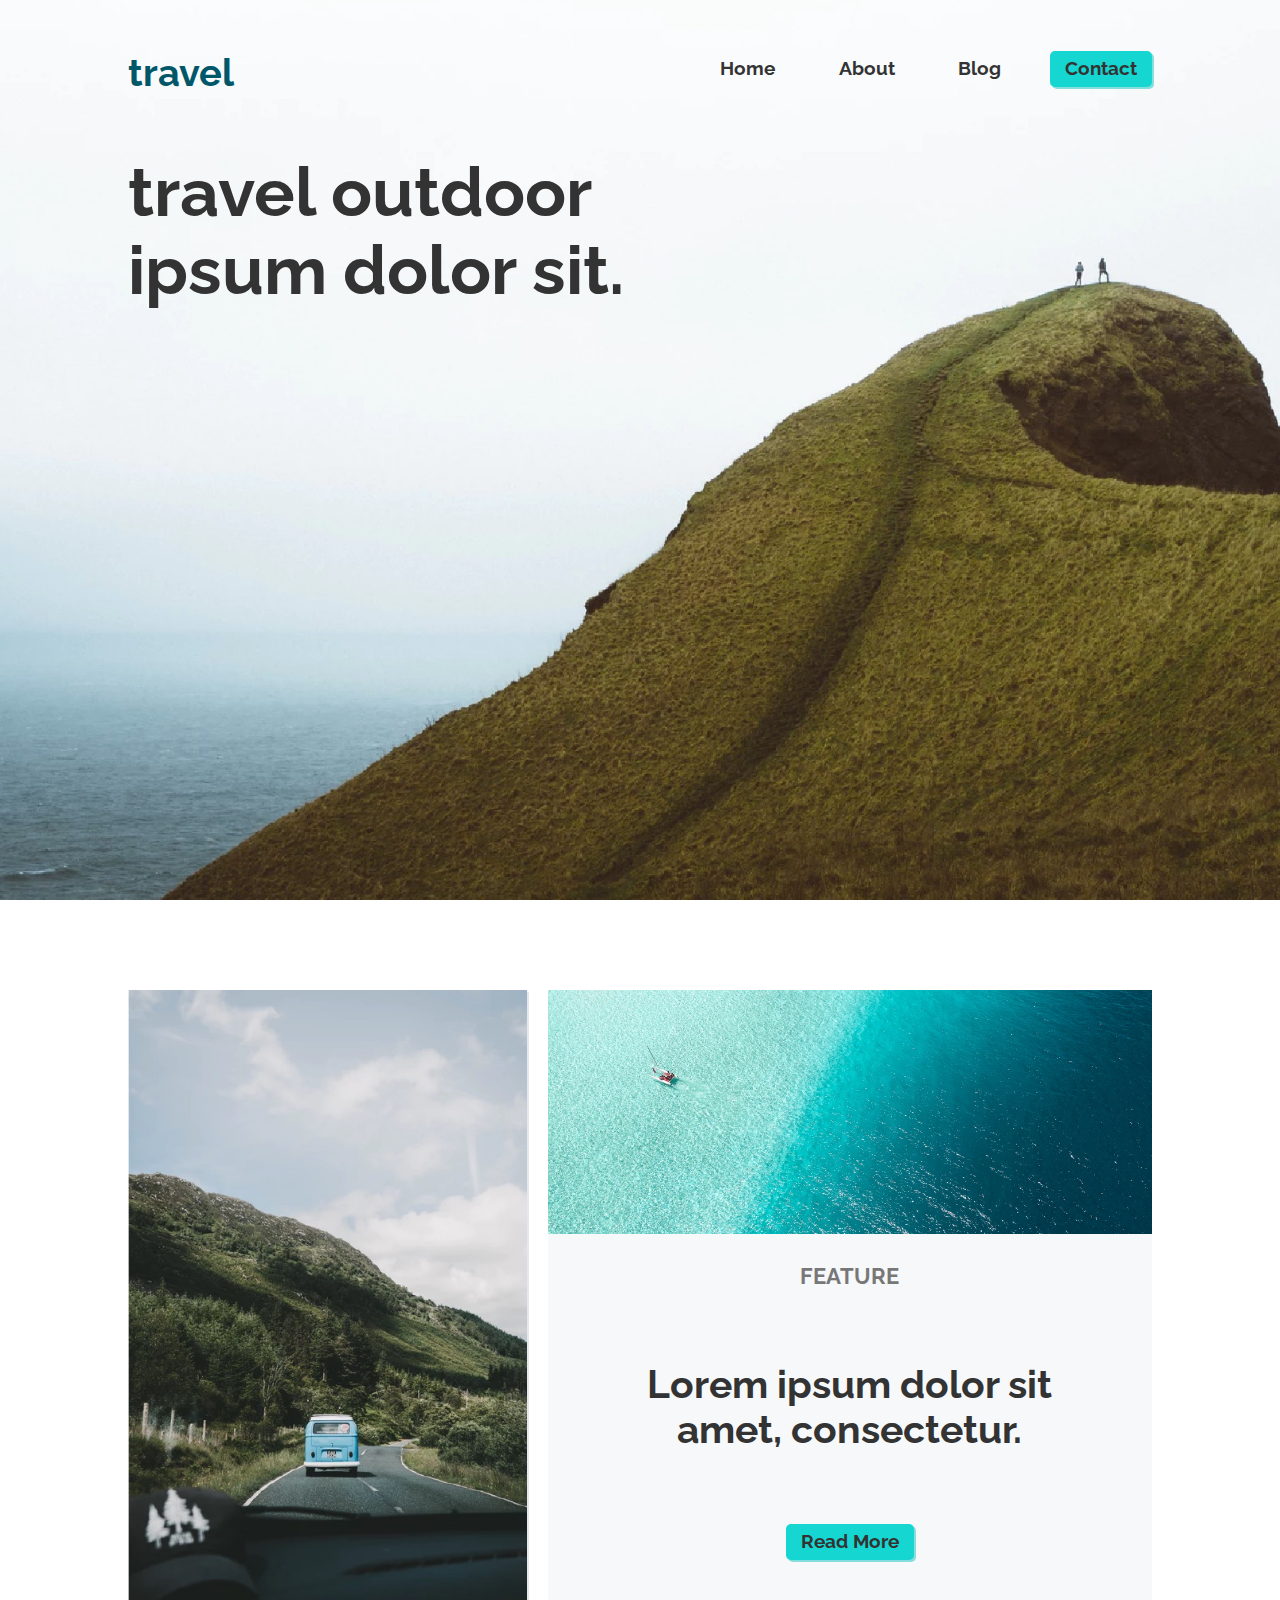
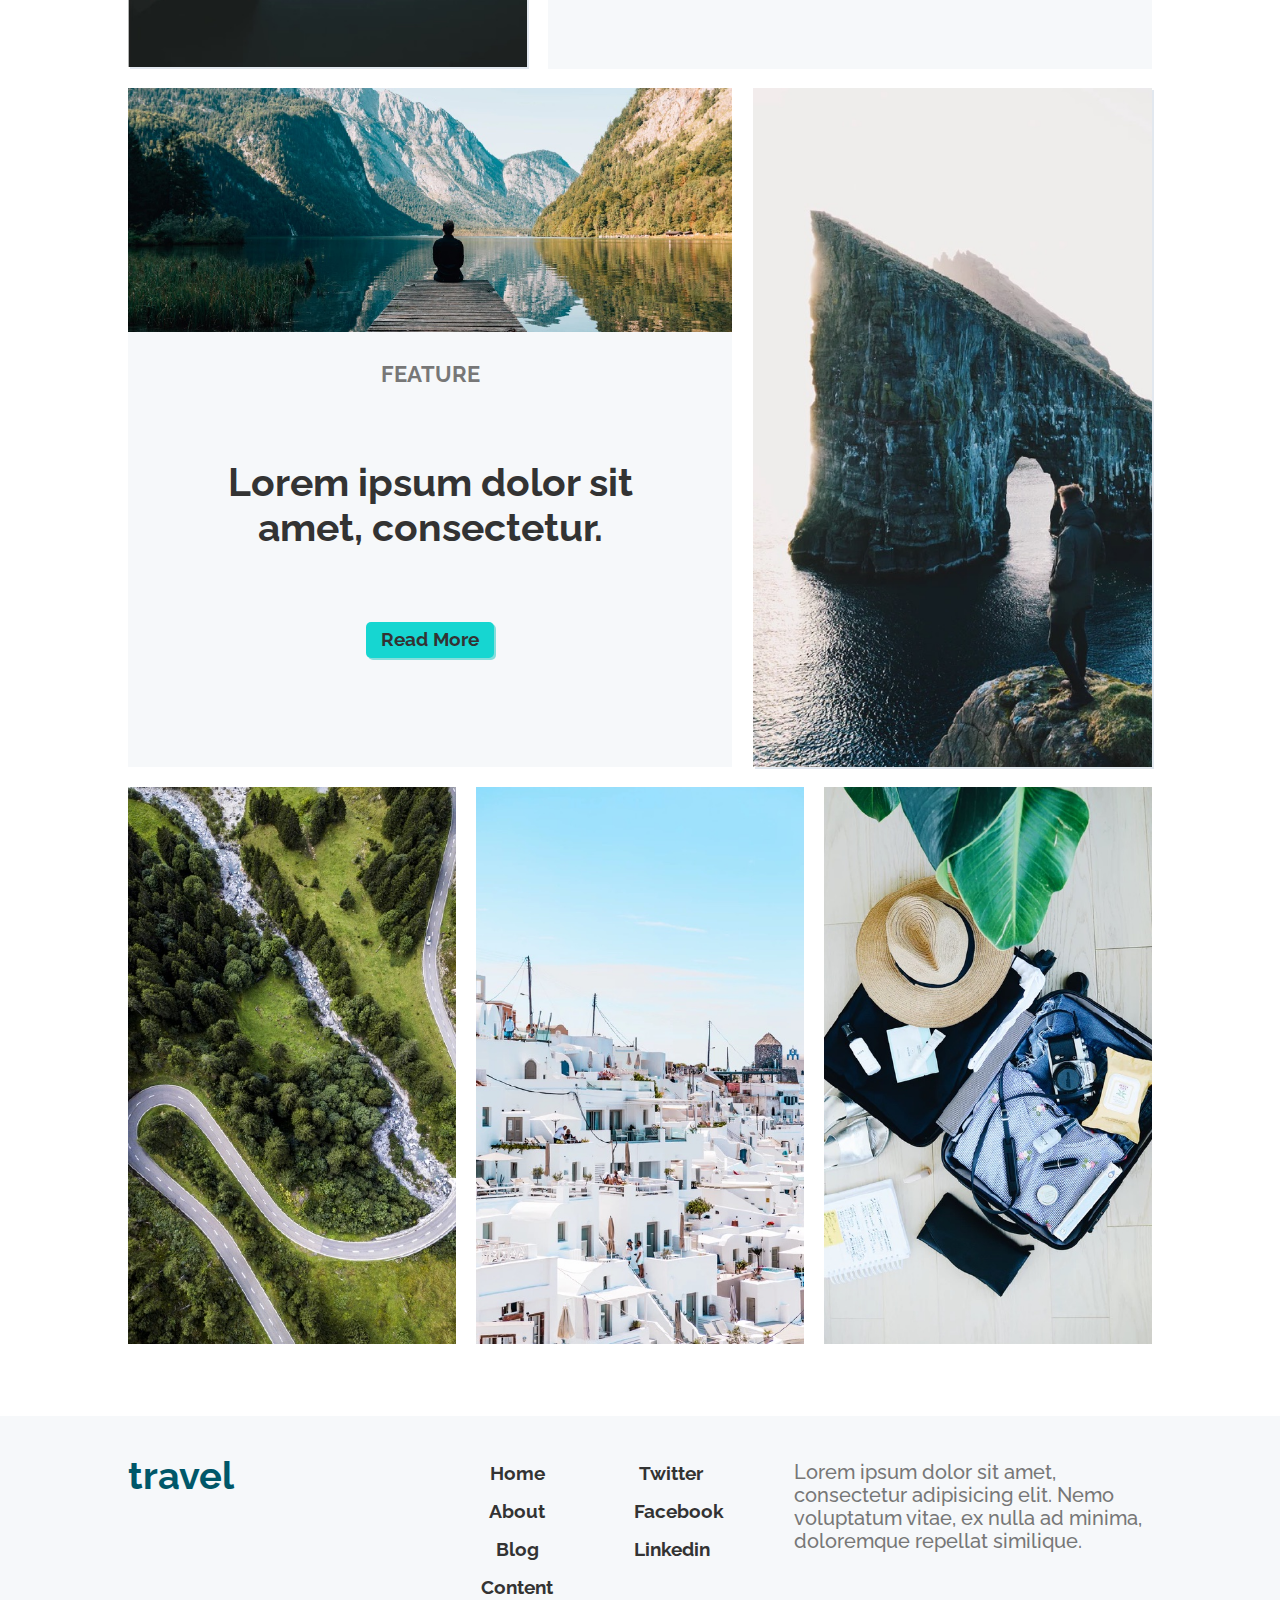
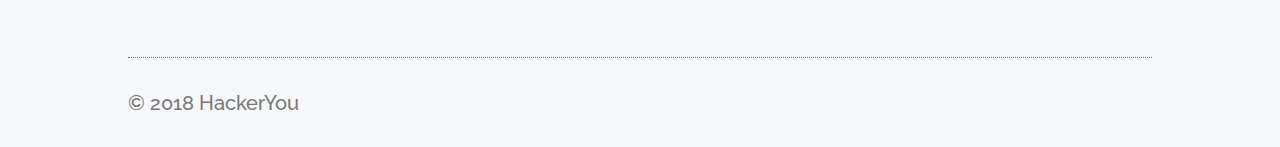
==== commit 3c23eef0: "Level 3 final" ====
--- a/index.html
+++ b/index.html
@@ -1,98 +1,105 @@
 <!DOCTYPE html>
 <html lang="en">
 	
-	<head>
-		<meta charset="UTF-8">
-		<title>Project 1</title>
-		<link rel="stylesheet" type="text/css" href="./style.css">
-		<link href="https://fonts.googleapis.com/css?family=Raleway:500,700" rel="stylesheet">
-	</head>
+<head>
+	<meta charset="UTF-8">
+	<title>Project 1</title>
+	<link rel="stylesheet" type="text/css" href="./style.css">
+	<link href="https://fonts.googleapis.com/css?family=Raleway:500,700" rel="stylesheet">
+</head>
 
-	<body> 
-		<header>
-			<div class="wrapper">
-				<div class="nav-wrapper clearfix">
-					<div class="logo fl-left">
-						<h2>travel</h2>
-					</div>
-					<nav class="fl-right">
-						<ul class="menu">
-							<li><a href="#home">Home</a></li>
-							<li><a href="#about">About</a></li>
-							<li><a href="#blog">Blog</a></li>
-							<li class="content-menu"><a href="#content">Content</a>
-								<ul class="sub-menu clearfix">
-									<li><a href="#main">Content</a></li>
-									<li><a href="#gallery2">Content</a></li>
-									<li><a href="#gallery3">Content</a></li>
-									<li><a href="#footer">Content</a></li>
-								</ul>
-							</li>
-						</ul>				
-					</nav>
+<body> 
+	<header>
+		<div class="wrapper"> 
+			<div class="nav-wrapper clearfix"> <!-- Section that wraps the Logo and Navigation -->
+				<div class="logo fl-left">
+					<h2>travel</h2>
 				</div>
-				<h1 class="cb">travel outdoor ipsum dolor sit.</h1>
+				<nav class="fl-right">
+					<ul class="menu">
+						<li><a href="#home">Home</a></li>
+						<li><a href="#about">About</a></li>
+						<li class="content-menu"><a href="#blog">Blog</a>
+							<ul class="sub-menu">
+								<li><a href="#main">Blog</a></li>
+								<li><a href="#gallery2">Blog</a></li>
+								<li><a href="#gallery3">Blog</a></li>
+								<li><a href="#footer">Blog</a></li>
+							</ul>
+						</li>
+						<li class="highlight"><a href="#contact">Contact</a></li>
+					</ul>				
+				</nav>
 			</div>
-		</header>
+			<h1 class="cb">travel outdoor ipsum dolor sit.</h1>
+		</div>
+	</header>
 
-		<main id="main"> <!-- Main Gallery Section of Site -->
-			<section class="wrapper gallery clearfix"><!-- First section of the gallery -->
-				<img class="small-pic fl-left" src="./assets/image-1.jpeg" alt="Blue car driving through the hillside.">
-				<div class="large-pic fl-left">
-					<img src="./assets/image-2.jpeg" alt="Birds eye view of a boat in the ocean.">
-					<h3>Feature</h3>
-					<h2>Lorem ipsum dolor sit amet, consectetur.</h2>
-					<a href="#readmore">Read More</a>
-				</div>					
-				<div id="gallery2" class="large-pic fl-left">
-					<img src="./assets/image-3.jpeg" alt="Man sitting on a dock with mountains behind.">
-					<h3>Feature</h3>
-					<h2>Lorem ipsum dolor sit amet, consectetur.</h2>
-					<a href="#readmore">Read More</a>
-				</div>	
-				<img class="small-pic fl-left" src="./assets/image-4.jpeg" alt="Natural rock arches in the ocean.">		
-			</section>
+	<main id="main">
+		<section class="wrapper gallery clearfix"><!-- First section of the gallery -->
+			<img class="small-pic fl-left" src="./assets/image-1.jpeg" alt="Blue car driving through the hillside.">
+			<div class="large-pic fl-left">
+				<img src="./assets/image-2.jpeg" alt="Birds eye view of a boat in the ocean.">
+				<h3>Feature</h3>
+				<h2>Lorem ipsum dolor sit amet, consectetur.</h2>
+				<a href="#readmore">Read More</a>
+			</div>					
+			<div id="gallery2" class="large-pic fl-left"> <!-- Second section of the gallery -->
+				<img src="./assets/image-3.jpeg" alt="Man sitting on a dock with mountains behind.">
+				<h3>Feature</h3>
+				<h2>Lorem ipsum dolor sit amet, consectetur.</h2>
+				<a href="#readmore">Read More</a>
+			</div>	
+			<img class="small-pic fl-left" src="./assets/image-4.jpeg" alt="Natural rock arches in the ocean.">		
+		</section>
+		
+		<section id="gallery3" class="wrapper gallery clearfix cb"> <!-- Third section of the gallery -->
+			<figure class="half fl-left">
+				<img src="./assets/level-3-image-5.jpeg" alt="Houses on the cliffside of Sanitorini.">
+				<figcaption><h2>Adipiscing elit, sed diam nonummy nibh euismod</h2><a href="#readmore">Read More</a></figcaption>
+			</figure>
+			<figure class="half fl-left">
+				<img src="./assets/level-3-image-6.jpeg" alt="Houses on the cliffside of Sanitorini.">	
+				<figcaption><h2>Adipiscing elit, sed diam nonummy nibh euismod</h2><a href="#readmore">Read More</a></figcaption>
+			</figure>
+			<figure class="half fl-left">
+				<img src="./assets/level-3-image-7.jpeg" alt="A packed suitcase for a sunny destination.">	
+				<figcaption><h2>Adipiscing elit, sed diam nonummy nibh euismod</h2><a href="#readmore">Read More</a></figcaption>
+			</figure>
+		</section>
+	</main> <!-- End of Gallery Section of Site -->
+
+	<footer id="footer" class="cb"> <!-- Start of Footer -->
+			<div class=" wrapper footer-top clearfix">	<!-- top section of the footer -->
+				<section class="logo footer-title fl-left">
+					<h2>travel</h2>
+				</section>
+				
+				<section class="footer-nav fl-left">
+					<ul>
+						<li><a href="#home">Home</a></li>
+						<li><a href="#home">About</a></li>
+						<li><a href="#home">Blog</a></li>
+						<li><a href="#home">Content</a></li>
+					</ul>
+				</section>
+				
+				<section class="footer-social fl-left">
+					<ul>
+						<li><a href="#twitter">Twitter</a></li>
+						<li><a href="#facebook">Facebook</a></li>
+						<li><a href="#linkedin">Linkedin</a></li>
+					</ul>
+				</section>
+				
+				<section class="footer-lorem fl-left">
+					<p>Lorem ipsum dolor sit amet, consectetur adipisicing elit. Nemo voluptatum vitae, ex nulla ad minima, doloremque repellat similique.</p>
+				</section>
+			</div> <!-- end of top section in the footer -->
 			
-			<section id="gallery3" class="wrapper gallery clearfix"> <!-- Second section of the gallery -->
-				<img class="half fl-left" src="./assets/image-5.jpeg" alt="Houses on the cliffside of Sanitorini.">
-				<img class="half fl-left" src="./assets/image-6.jpeg" alt="A packed suitcase for a sunny destination.">
-			</section>
-
-		</main> <!-- End of Gallery Section of Site -->
-
-		<footer id="footer" class="cb"> <!-- Start of Footer -->
-
-				<div class=" wrapper footer-top clearfix">	<!-- top section of the footer -->
-					<section class="logo footer-title fl-left">
-						<h2>travel</h2>
-					</section>
-					
-					<section class="footer-nav fl-left">
-						<ul>
-							<li><a href="#home">Home</a></li>
-							<li><a href="#home">About</a></li>
-							<li><a href="#home">Blog</a></li>
-							<li><a href="#home">Content</a></li>
-						</ul>
-					</section>
-					
-					<section class="footer-social fl-left">
-						<ul>
-							<li><a href="#twitter">Twitter</a></li>
-							<li><a href="#facebook">Facebook</a></li>
-							<li><a href="#linkedin">Linkedin</a></li>
-						</ul>
-					</section>
-					
-					<section class="footer-lorem fl-left">
-						<p>Lorem ipsum dolor sit amet, consectetur adipisicing elit. Nemo voluptatum vitae, ex nulla ad minima, doloremque repellat similique.</p>
-					</section>
-				</div> <!-- end of top section in the footer -->
-				
-				<div class="wrapper copyright cb"> <!-- bottom section of the footer -->
-					<p>&copy 2018 HackerYou</p>
-				</div>
-		</footer> <!-- End of Footer -->
-	
-	</body>
+			<div class="wrapper copyright cb"> <!-- bottom section of the footer -->
+				<p>&copy 2018 HackerYou</p>
+			</div>
+	</footer> <!-- End of Footer -->
+</body>
 </html>--- a/style.css
+++ b/style.css
@@ -52,7 +52,6 @@
 	font-weight: 500;
 }
 
-
 a {
 	font-size: 1.9rem;
 	text-decoration: none;
@@ -63,7 +62,7 @@
 	width: 100%;
 }
 
-ul{
+ul {
   margin: 0;
   padding: 0;
 }
@@ -83,6 +82,21 @@
 .wrapper {
 	width: 80%;
 	margin: 0 auto;
+}
+
+.highlight, 
+.menu a:hover, 
+.content-menu:hover > a, 
+.sub-menu, 
+.gallery a {
+	box-shadow: 2px 2px rgba(20, 195, 190,0.5);
+	background: #16D6D1;
+}
+
+.gallery a, 
+.menu a:hover, 
+.highlight {
+	border-radius: 5px;
 }
 
 
@@ -127,24 +141,12 @@
 	position: relative;
 }
 
-.content-menu {
+.highlight {
 	margin-right: 0;
 }
 
-.menu a:hover {
-	background: #16D6D1;
-	border-radius: 5px;
-	box-shadow: 2px 2px rgba(20, 195, 190,0.5);
-}
-
-.content-menu a:hover {
-	box-shadow: 0px 2px rgba(17 , 156 , 153 , 0.5);
-}
-
-.content-menu:hover > a {
-	background: #16D6D1;
+.content-menu:hover > a {  /*Keeps Blog highlighted when hovering over it's children*/
 	border-radius: 5px 5px 0px 0px;
-	box-shadow: 2px 2px rgba(20, 195, 190,0.5);
 }
 
 .content-menu:hover .sub-menu {
@@ -153,11 +155,9 @@
 }
 
 .sub-menu {
-	background: #16D6D1;
 	position: absolute;
   display: none;
   border-radius: 0px 0px 5px 5px;
-  box-shadow: 2px 2px rgba(20, 195, 190,0.5);
 }	
 
 .sub-menu li {
@@ -173,17 +173,17 @@
 .small-pic {
 	width: 39%;
 	margin-bottom: 2%;
+	box-shadow: 2px 2px rgba(197, 210, 223,0.5);
 }
 
 .small-pic:nth-child(odd),
-.large-pic:nth-child(odd){
+.large-pic:nth-child(odd) {
 	margin-right: 2%;
 }
 
 .large-pic {
 	width: 59%;
 	background: #F6F8FA;
-	margin-bottom: 2%;
 }
 
 .gallery h3 {
@@ -197,21 +197,40 @@
 }
 
 .gallery a {
-	background: #16D6D1;
-	border-radius: 5px;
 	display: inline-block;
 	padding: 7px 15px;
-	box-shadow: 2px 2px rgba(20, 195, 190,0.5);
 	margin-bottom: 18%;
 }
 
+figure:not(last-child) {
+	margin-right: 2%;
+}
+
+figure:last-child {
+	margin: 0;
+}
+
 .half {
-	width: 49%;
+	margin-top:0;
+	margin-left: 0;
+	width: 32%;
 	margin-bottom: 7%;
-}
-
-.half.fl-left:first-child {
-	margin-right: 2%;
+	position: relative;
+}
+
+.half figcaption {
+	display: none;
+	position: absolute;
+	background: linear-gradient(rgba(250,250,250,0.7), rgba(250,250,250,0.7));
+	top:0;
+	left:0;
+	bottom: 0;
+	right: 0;
+	padding: 20% 5%;
+}
+
+.half:hover figcaption {
+	display: block;
 }
 
 
@@ -257,7 +276,6 @@
 	margin-right: 8%;
 }
 
-
 .footer-lorem {
 	width: 35%;
 }
@@ -269,4 +287,4 @@
 
 .copyright {
 	padding: 1% 0;
-}
+}